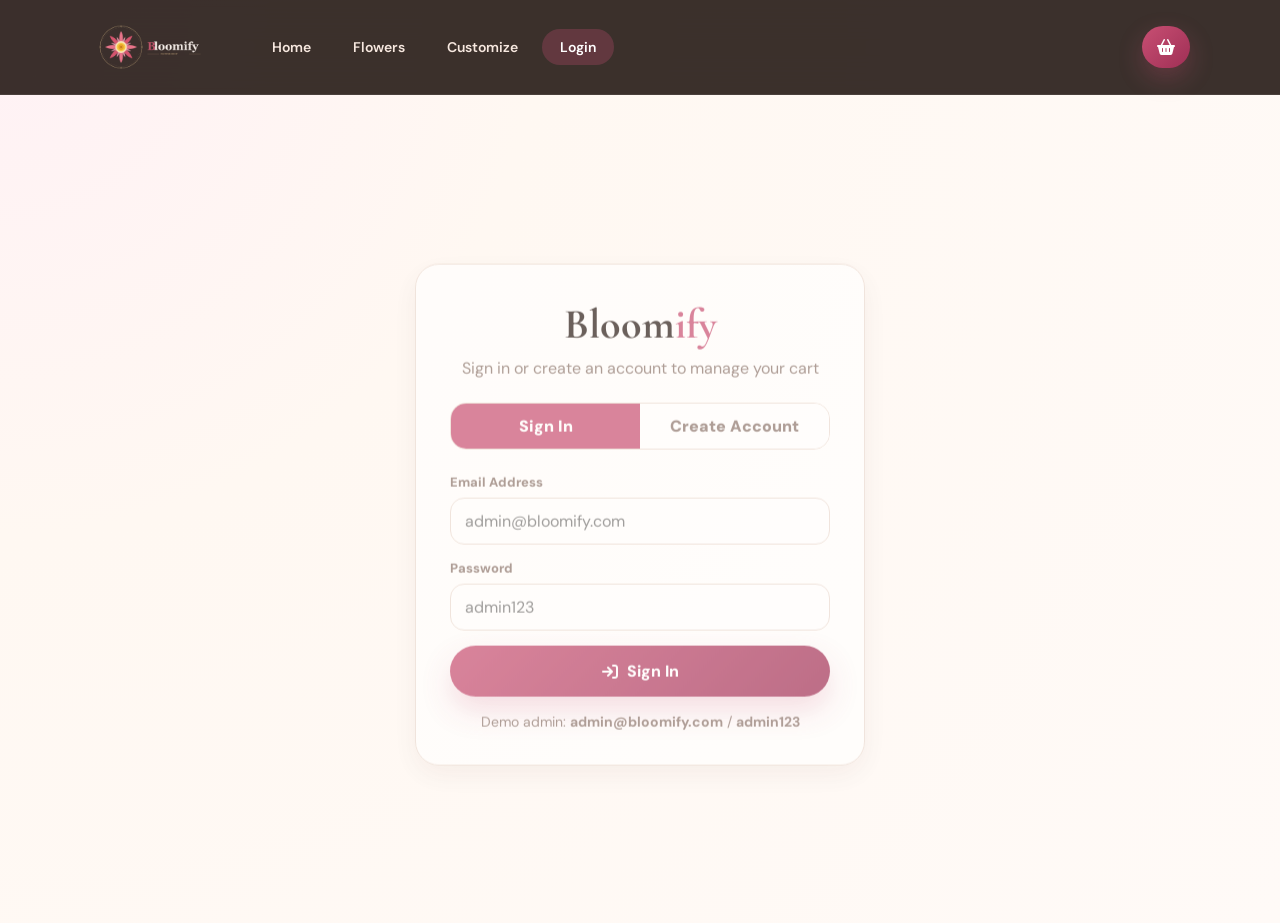
==== frontEnd/admin.html @ d148a3a2 "Make UI clean and Cart issue" ====
<!DOCTYPE html>
<html lang="en">
<head>
  <meta charset="UTF-8">
  <meta name="viewport" content="width=device-width, initial-scale=1.0">
  <title>Admin Dashboard — Bloomify</title>
  <link rel="stylesheet" href="https://cdnjs.cloudflare.com/ajax/libs/font-awesome/6.5.2/css/all.min.css">
  <link rel="stylesheet" href="css/admin-theme.css">
</head>
<body>
<header class="admin-navbar">
  <a href="index.html" class="brand-logo" aria-label="Bloomify home">
    <img src="images/bloomify_logo.png" alt="Bloomify logo">
  </a>

  <div class="admin-user">
    <span>
      <i class="fa-solid fa-user-shield"></i>
      <span id="admin-name-display">Admin</span>
    </span>

    <button onclick="handleLogout()">Logout</button>
  </div>
</header>

<section class="admin-hero">
  <h1>Dashboard</h1>
  <p>Manage flowers, stock, orders and customers from one clean panel.</p>
</section>

<section class="stats-grid">
  <div class="stat-card">
    <h2 id="stat-orders">0</h2>
    <p>Orders</p>
  </div>

  <div class="stat-card">
    <h2 id="stat-products">0</h2>
    <p>Flowers</p>
  </div>

  <div class="stat-card">
    <h2 id="stat-customers">0</h2>
    <p>Customers</p>
  </div>

  <div class="stat-card">
    <h2 id="stat-revenue">$0.00</h2>
    <p>Revenue</p>
  </div>
</section>

<div class="admin-tabs">
  <button class="tab-btn active" onclick="switchTab('orders', this)">
    <i class="fa-solid fa-box"></i> Orders
  </button>

  <button class="tab-btn" onclick="switchTab('products', this)">
    <i class="fa-solid fa-seedling"></i> Products
  </button>

  <button class="tab-btn" onclick="switchTab('customers', this)">
    <i class="fa-solid fa-users"></i> Customers
  </button>
</div>

<section id="tab-orders" class="tab-content active">
  <div class="admin-table-wrap">
    <table class="admin-table">
      <thead>
        <tr>
          <th>Order</th>
          <th>Customer</th>
          <th>Total</th>
          <th>Date</th>
          <th>Status</th>
          <th>Notes</th>
        </tr>
      </thead>

      <tbody id="orders-body">
        <tr>
          <td colspan="6" class="empty-row">Loading orders...</td>
        </tr>
      </tbody>
    </table>
  </div>
</section>

<section id="tab-products" class="tab-content">
  <div class="admin-card">
    <h3 id="product-form-title">Add Flower</h3>

    <form class="admin-form" id="product-form">
      <input id="p-name" placeholder="Flower name" required>
      <input id="p-emoji" placeholder="Emoji" value="🌸" required>
      <input id="p-price" type="number" step="0.01" min="0" placeholder="Price" required>
      <input id="p-tag" placeholder="Tag e.g. Popular">
      <input id="p-stock" type="number" min="0" value="20" placeholder="Stock" required>

      <textarea id="p-meaning" placeholder="Meaning / description" required></textarea>

      <div class="form-actions">
        <button class="btn-primary" type="submit" id="product-submit-btn">Save Product</button>
        <button class="btn-secondary" type="button" onclick="resetProductForm()">Clear</button>
      </div>
    </form>
  </div>

  <div class="admin-table-wrap">
    <table class="admin-table">
      <thead>
        <tr>
          <th>Flower</th>
          <th>Price</th>
          <th>Tag</th>
          <th>Meaning</th>
          <th>Stock</th>
          <th>Actions</th>
        </tr>
      </thead>

      <tbody id="products-body">
        <tr>
          <td colspan="6" class="empty-row">Loading flowers...</td>
        </tr>
      </tbody>
    </table>
  </div>
</section>

<section id="tab-customers" class="tab-content">
  <div class="admin-table-wrap">
    <table class="admin-table">
      <thead>
        <tr>
          <th>ID</th>
          <th>Name</th>
          <th>Email</th>
          <th>Role</th>
          <th>Joined</th>
        </tr>
      </thead>

      <tbody id="customers-body">
        <tr>
          <td colspan="5" class="empty-row">Loading customers...</td>
        </tr>
      </tbody>
    </table>
  </div>
</section>

<script src="js/config.js"></script>
<script src="js/app.js"></script>
<script src="js/admin.js"></script>
</body>
</html>
---- frontEnd/css/admin-theme.css ----
@import url('style.css');

body{
  background:linear-gradient(135deg,#fff8f2,#fff0f5);
}

.admin-navbar{
  display:flex;
  align-items:center;
  justify-content:space-between;
  padding:14px 7%;
  background:rgba(43,31,27,.94);
  border-bottom:1px solid rgba(255,255,255,.08);
  position:sticky;
  top:0;
  z-index:50;
}

.admin-user{
  display:flex;
  align-items:center;
  gap:14px;
  color:#fff;
  font-weight:800;
}

.admin-user button{
  border:none;
  border-radius:999px;
  background:#fff;
  color:var(--primary);
  padding:9px 16px;
  font-weight:900;
  cursor:pointer;
}

.admin-hero{
  padding:48px 7% 24px;
}

.admin-hero h1{
  font-family:'Cormorant Garamond',serif;
  font-size:58px;
}

.admin-hero p{
  color:var(--muted);
}

.stats-grid{
  display:grid;
  grid-template-columns:repeat(4,1fr);
  gap:16px;
  padding:0 7% 28px;
}

.stat-card{
  background:#fff;
  border:1px solid var(--border);
  border-radius:22px;
  padding:22px;
  box-shadow:var(--shadow-soft);
}

.stat-card h2{
  font-size:30px;
  color:var(--primary);
}

.stat-card p{
  color:var(--muted);
  font-weight:800;
}

.admin-tabs{
  display:flex;
  gap:10px;
  padding:0 7% 24px;
  flex-wrap:wrap;
}

.tab-btn{
  border:1px solid var(--border);
  background:#fff;
  border-radius:999px;
  padding:11px 18px;
  font-weight:900;
  cursor:pointer;
}

.tab-btn.active{
  background:var(--primary);
  color:#fff;
  border-color:var(--primary);
}

.tab-content{
  display:none;
  padding:0 7% 70px;
}

.tab-content.active{
  display:block;
}

.admin-card{
  background:#fff;
  border:1px solid var(--border);
  border-radius:24px;
  box-shadow:var(--shadow-soft);
  padding:22px;
  margin-bottom:20px;
}

.admin-card h3{
  font-family:'Cormorant Garamond',serif;
  font-size:32px;
  margin-bottom:16px;
}

.admin-form{
  display:grid;
  grid-template-columns:1fr 90px 110px 1fr 120px;
  gap:12px;
  align-items:start;
}

.admin-form textarea{
  grid-column:1 / span 3;
  min-height:70px;
  resize:vertical;
}

.form-actions{
  display:flex;
  gap:10px;
}

.admin-table-wrap{
  overflow:auto;
  background:#fff;
  border:1px solid var(--border);
  border-radius:24px;
  box-shadow:var(--shadow-soft);
}

.admin-table{
  width:100%;
  min-width:760px;
  border-collapse:collapse;
}

.admin-table th{
  text-align:left;
  color:var(--muted);
  font-size:12px;
  text-transform:uppercase;
  letter-spacing:.5px;
  padding:14px;
  border-bottom:1px solid var(--border);
}

.admin-table td{
  padding:14px;
  border-bottom:1px solid var(--border);
  vertical-align:middle;
}

.admin-table small{
  color:var(--muted);
}

.product-name span{
  font-size:28px;
}

.small-btn{
  border:none;
  border-radius:10px;
  background:#fff1f5;
  color:var(--primary);
  padding:8px 11px;
  font-weight:900;
  cursor:pointer;
  margin-right:6px;
}

.small-btn.danger{
  background:#ffe7e7;
  color:#a93131;
}

.empty-row{
  text-align:center;
  color:var(--muted);
  padding:35px!important;
}

.role-pill{
  display:inline-flex;
  border-radius:999px;
  background:#fff1f5;
  color:var(--primary);
  padding:5px 10px;
  font-size:12px;
  font-weight:900;
}

@media(max-width:1000px){
  .stats-grid{
    grid-template-columns:repeat(2,1fr);
  }

  .admin-form{
    grid-template-columns:1fr 1fr;
  }

  .admin-form textarea{
    grid-column:1 / -1;
  }

  .form-actions{
    grid-column:1 / -1;
  }
}

@media(max-width:560px){
  .stats-grid{
    grid-template-columns:1fr;
  }

  .admin-hero h1{
    font-size:42px;
  }

  .admin-navbar{
    padding:12px 5%;
  }

  .tab-content,
  .admin-tabs,
  .stats-grid,
  .admin-hero{
    padding-left:5%;
    padding-right:5%;
  }
}
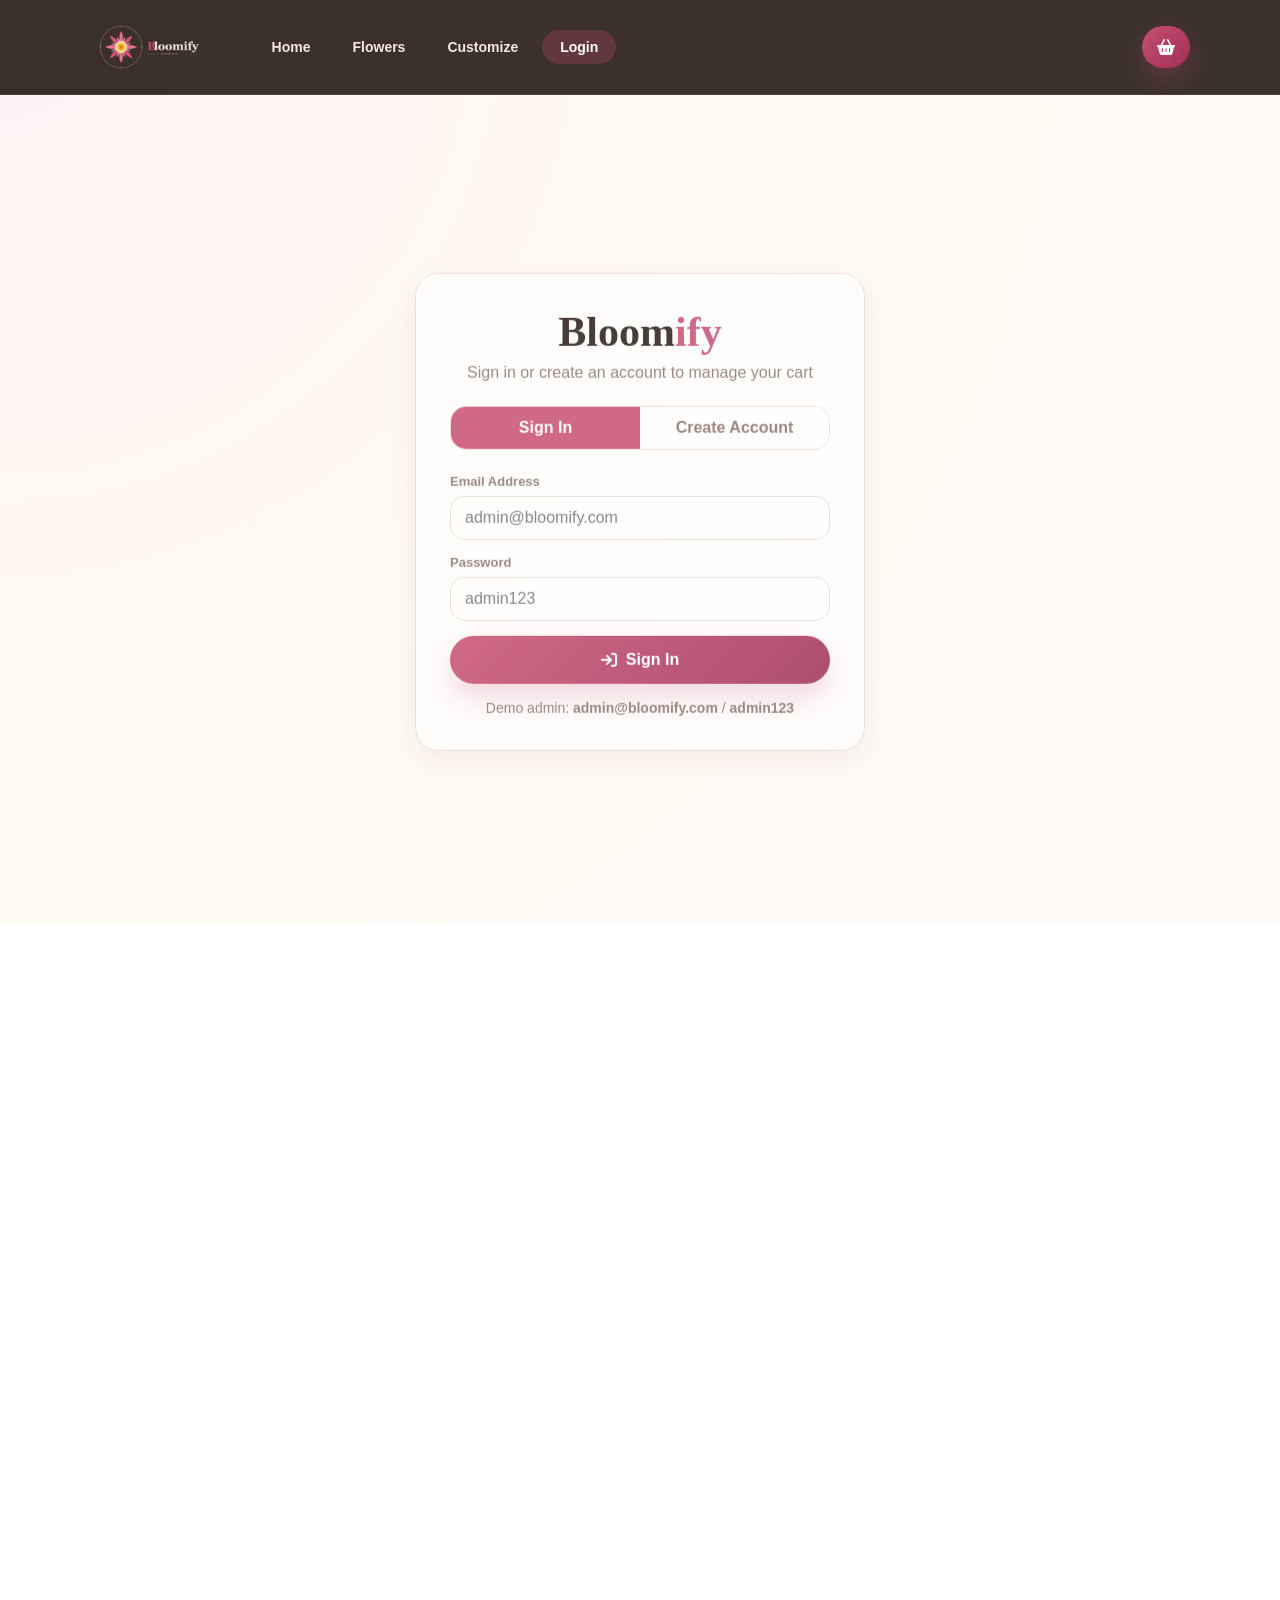
==== commit 8ca8ef8e: "Add flower image" ====
--- a/frontEnd/admin.html
+++ b/frontEnd/admin.html
@@ -93,8 +93,9 @@
 
     <form class="admin-form" id="product-form">
       <input id="p-name" placeholder="Flower name" required>
-      <input id="p-emoji" placeholder="Emoji" value="🌸" required>
-      <input id="p-price" type="number" step="0.01" min="0" placeholder="Price" required>
+<input id="p-emoji" placeholder="Emoji fallback" value="🌸" required>
+<input id="p-image" placeholder="Image path e.g. images/flowers/rose.jpg" required>
+<input id="p-price" type="number" step="0.01" min="0" placeholder="Price" required>
       <input id="p-tag" placeholder="Tag e.g. Popular">
       <input id="p-stock" type="number" min="0" value="20" placeholder="Stock" required>
 
--- a/frontEnd/css/admin-theme.css
+++ b/frontEnd/css/admin-theme.css
@@ -244,4 +244,23 @@
     padding-left:5%;
     padding-right:5%;
   }
+}
+.admin-product-box{
+  display:flex;
+  align-items:center;
+  gap:12px;
+}
+
+.admin-product-thumb{
+  width:58px;
+  height:58px;
+  border-radius:16px;
+  object-fit:cover;
+  border:1px solid var(--border);
+  background:#fff1f5;
+}
+
+.admin-product-box small{
+  color:var(--muted);
+  font-size:11px;
 }
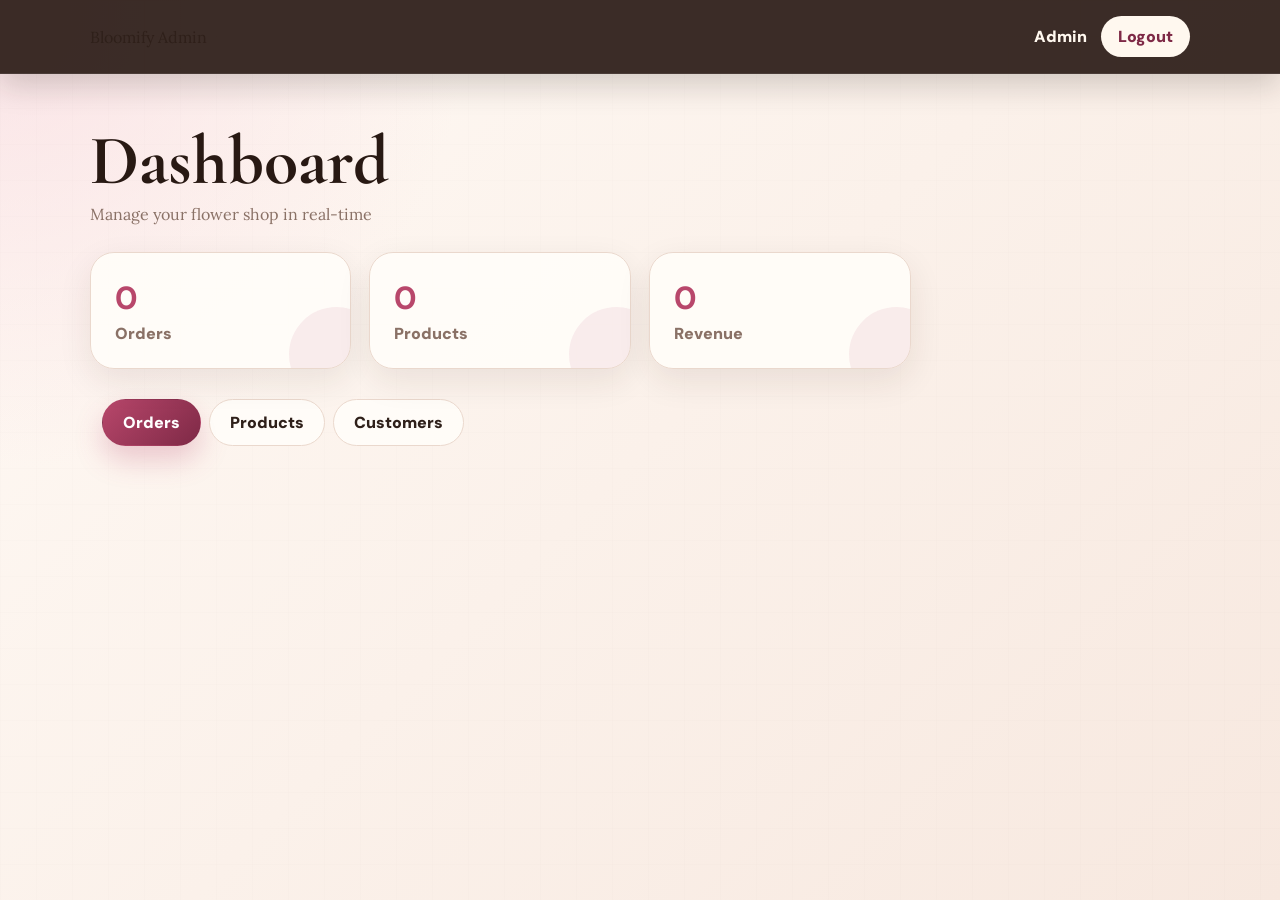
==== commit 83f03ce4: "Hide" ====
--- a/frontEnd/admin.html
+++ b/frontEnd/admin.html
@@ -1,33 +1,49 @@
 <!DOCTYPE html>
 <html lang="en">
 <head>
+  
   <meta charset="UTF-8">
   <meta name="viewport" content="width=device-width, initial-scale=1.0">
   <title>Admin Dashboard — Bloomify</title>
+
+  <link rel="stylesheet" href="css/admin-theme.css">
+  <link href="https://fonts.googleapis.com/css2?family=Cormorant+Garamond:wght@400;500;600;700&family=DM+Sans:wght@300;400;500;600&display=swap" rel="stylesheet">
   <link rel="stylesheet" href="https://cdnjs.cloudflare.com/ajax/libs/font-awesome/6.5.2/css/all.min.css">
-  <link rel="stylesheet" href="css/admin-theme.css">
+  
+
+  <style>
+    
+    .admin-tabs{display:flex;gap:8px;padding:0 8%;margin-bottom:32px;flex-wrap:wrap;}
+    .admin-tab-btn{padding:10px 22px;border:1px solid var(--border);border-radius:30px;background:var(--bg);cursor:pointer;}
+    .admin-tab-btn.active{background:var(--primary);color:#fff;}
+    .tab-content{display:none;padding:0 8% 60px;}
+    .tab-content.active{display:block;}
+
+    .product-form{background:var(--surface);padding:24px;border-radius:12px;margin-bottom:20px;}
+    .form-row{display:grid;grid-template-columns:1fr 1fr;gap:12px;}
+    .form-row.triple{grid-template-columns:1fr 1fr 1fr;}
+    input{padding:10px;border:1px solid var(--border);border-radius:8px;width:100%;}
+    button{cursor:pointer;}
+  </style>
 </head>
+
 <body>
+
 <header class="admin-navbar">
-  <a href="index.html" class="brand-logo" aria-label="Bloomify home">
-    <img src="images/bloomify_logo.png" alt="Bloomify logo">
-  </a>
+  <div class="logo">Bloom<span>ify</span> Admin</div>
 
   <div class="admin-user">
-    <span>
-      <i class="fa-solid fa-user-shield"></i>
-      <span id="admin-name-display">Admin</span>
-    </span>
-
+    <span id="admin-name-display">Admin</span>
     <button onclick="handleLogout()">Logout</button>
   </div>
 </header>
 
 <section class="admin-hero">
   <h1>Dashboard</h1>
-  <p>Manage flowers, stock, orders and customers from one clean panel.</p>
+  <p>Manage your flower shop in real-time</p>
 </section>
 
+<!-- STATS -->
 <section class="stats-grid">
   <div class="stat-card">
     <h2 id="stat-orders">0</h2>
@@ -36,124 +52,201 @@
 
   <div class="stat-card">
     <h2 id="stat-products">0</h2>
-    <p>Flowers</p>
+    <p>Products</p>
   </div>
 
   <div class="stat-card">
-    <h2 id="stat-customers">0</h2>
-    <p>Customers</p>
-  </div>
-
-  <div class="stat-card">
-    <h2 id="stat-revenue">$0.00</h2>
+    <h2 id="stat-revenue">0</h2>
     <p>Revenue</p>
   </div>
 </section>
 
+<!-- TABS -->
 <div class="admin-tabs">
-  <button class="tab-btn active" onclick="switchTab('orders', this)">
-    <i class="fa-solid fa-box"></i> Orders
-  </button>
-
-  <button class="tab-btn" onclick="switchTab('products', this)">
-    <i class="fa-solid fa-seedling"></i> Products
-  </button>
-
-  <button class="tab-btn" onclick="switchTab('customers', this)">
-    <i class="fa-solid fa-users"></i> Customers
-  </button>
-</div>
-
-<section id="tab-orders" class="tab-content active">
-  <div class="admin-table-wrap">
-    <table class="admin-table">
-      <thead>
-        <tr>
-          <th>Order</th>
-          <th>Customer</th>
-          <th>Total</th>
-          <th>Date</th>
-          <th>Status</th>
-          <th>Notes</th>
-        </tr>
-      </thead>
-
-      <tbody id="orders-body">
-        <tr>
-          <td colspan="6" class="empty-row">Loading orders...</td>
-        </tr>
-      </tbody>
-    </table>
-  </div>
-</section>
-
-<section id="tab-products" class="tab-content">
-  <div class="admin-card">
-    <h3 id="product-form-title">Add Flower</h3>
-
-    <form class="admin-form" id="product-form">
-      <input id="p-name" placeholder="Flower name" required>
-<input id="p-emoji" placeholder="Emoji fallback" value="🌸" required>
-<input id="p-image" placeholder="Image path e.g. images/flowers/rose.jpg" required>
-<input id="p-price" type="number" step="0.01" min="0" placeholder="Price" required>
-      <input id="p-tag" placeholder="Tag e.g. Popular">
-      <input id="p-stock" type="number" min="0" value="20" placeholder="Stock" required>
-
-      <textarea id="p-meaning" placeholder="Meaning / description" required></textarea>
-
-      <div class="form-actions">
-        <button class="btn-primary" type="submit" id="product-submit-btn">Save Product</button>
-        <button class="btn-secondary" type="button" onclick="resetProductForm()">Clear</button>
-      </div>
-    </form>
-  </div>
-
-  <div class="admin-table-wrap">
-    <table class="admin-table">
-      <thead>
-        <tr>
-          <th>Flower</th>
-          <th>Price</th>
-          <th>Tag</th>
-          <th>Meaning</th>
-          <th>Stock</th>
-          <th>Actions</th>
-        </tr>
-      </thead>
-
-      <tbody id="products-body">
-        <tr>
-          <td colspan="6" class="empty-row">Loading flowers...</td>
-        </tr>
-      </tbody>
-    </table>
-  </div>
-</section>
-
-<section id="tab-customers" class="tab-content">
-  <div class="admin-table-wrap">
-    <table class="admin-table">
-      <thead>
-        <tr>
-          <th>ID</th>
-          <th>Name</th>
-          <th>Email</th>
-          <th>Role</th>
-          <th>Joined</th>
-        </tr>
-      </thead>
-
-      <tbody id="customers-body">
-        <tr>
-          <td colspan="5" class="empty-row">Loading customers...</td>
-        </tr>
-      </tbody>
-    </table>
-  </div>
-</section>
-
-<script src="js/config.js"></script>
-<script src="js/app.js"></script>
-<script src="js/admin.js"></script>
+  <button class="tab-btn active" onclick="switchTab('orders',this)">Orders</button>
+  <button class="tab-btn" onclick="switchTab('products',this)">Products</button>
+  <button class="tab-btn" onclick="switchTab('customers',this)">Customers</button>
+</div>
+
+<!-- ORDERS -->
+<div id="tab-orders" class="tab-content active">
+  <table class="admin-table">
+    <tbody id="orders-body"></tbody>
+  </table>
+</div>
+
+<!-- PRODUCTS -->
+<div id="tab-products" class="tab-content">
+
+  <div class="form-box">
+    <h3>Add Flower</h3>
+
+    <input id="p-name" placeholder="Name">
+    <input id="p-emoji" placeholder="Emoji">
+    <input id="p-price" placeholder="Price">
+    <input id="p-tag" placeholder="Tag">
+    <input id="p-meaning" placeholder="Meaning">
+
+    <button onclick="addProduct()">Add Product</button>
+  </div>
+
+  <table class="admin-table">
+    <tbody id="products-body"></tbody>
+  </table>
+</div>
+
+<!-- CUSTOMERS -->
+<div id="tab-customers" class="tab-content">
+  <table class="admin-table">
+    <tbody id="customers-body"></tbody>
+  </table>
+</div>
+
+<script>
+const API = "http://localhost/bloomify_FINAL/bloomify_final/api";
+
+/* ================= AUTH ================= */
+async function checkAuth() {
+  const res = await fetch(`${API}/auth.php?action=check`, {
+    credentials: "include"
+  });
+
+  const data = await res.json();
+
+  if (!data.logged_in || data.user.role !== "admin") {
+    window.location.href = "login.html";
+  }
+}
+
+/* ================= STATS ================= */
+async function loadStats() {
+  const res = await fetch(`${API}/admin.php?action=stats`, {
+    credentials: "include"
+  });
+
+  const data = await res.json();
+
+  document.getElementById("stat-orders").innerText = data.stats.orders;
+  document.getElementById("stat-products").innerText = data.stats.products;
+  document.getElementById("stat-revenue").innerText = data.stats.revenue;
+}
+
+/* ================= ORDERS ================= */
+async function loadOrders() {
+  const res = await fetch(`${API}/admin.php?action=orders`, {
+    credentials: "include"
+  });
+
+  const data = await res.json();
+
+  document.getElementById("orders-body").innerHTML =
+    data.orders.map(o => `
+      <tr>
+        <td>#${o.id}</td>
+        <td>${o.name}</td>
+        <td>${o.total}</td>
+        <td>${o.status}</td>
+      </tr>
+    `).join("");
+}
+
+/* ================= PRODUCTS ================= */
+async function loadProducts() {
+  const res = await fetch(`${API}/admin.php?action=products`, {
+    credentials: "include"
+  });
+
+  const data = await res.json();
+
+  document.getElementById("products-body").innerHTML =
+    data.products.map(p => `
+      <tr>
+        <td>${p.emoji} ${p.name}</td>
+        <td>${p.price}</td>
+      </tr>
+    `).join("");
+}
+
+/* ================= USERS ================= */
+async function loadUsers() {
+  const res = await fetch(`${API}/admin.php?action=users`, {
+    credentials: "include"
+  });
+
+  const data = await res.json();
+
+  document.getElementById("customers-body").innerHTML =
+    data.users.map(u => `
+      <tr>
+        <td>${u.name}</td>
+        <td>${u.email}</td>
+        <td>${u.role}</td>
+      </tr>
+    `).join("");
+}
+
+/* ================= ADD PRODUCT ================= */
+async function addProduct() {
+
+  const res = await fetch(`${API}/admin.php?action=add-product`, {
+    method: "POST",
+    headers: {"Content-Type":"application/json"},
+    credentials: "include",
+    body: JSON.stringify({
+      name: document.getElementById("p-name").value,
+      emoji: document.getElementById("p-emoji").value,
+      price: document.getElementById("p-price").value,
+      tag: document.getElementById("p-tag").value,
+      meaning: document.getElementById("p-meaning").value
+    })
+  });
+
+  const data = await res.json();
+
+  if (data.success) {
+    loadProducts();
+    loadStats();
+    alert("Product added");
+  } else {
+    alert(data.message);
+  }
+}
+
+/* ================= TAB SWITCH ================= */
+function switchTab(tab, btn) {
+
+  document.querySelectorAll(".tab-content")
+    .forEach(t => t.classList.remove("active"));
+
+  document.querySelectorAll(".tab-btn")
+    .forEach(b => b.classList.remove("active"));
+
+  document.getElementById("tab-" + tab).classList.add("active");
+  btn.classList.add("active");
+}
+
+/* ================= LOGOUT ================= */
+function handleLogout() {
+  fetch(`${API}/auth.php?action=logout`, {
+    credentials: "include"
+  }).then(() => {
+    window.location.href = "login.html";
+  });
+}
+
+/* ================= INIT ================= */
+(async function () {
+  await checkAuth();
+  loadStats();
+  loadOrders();
+  loadProducts();
+  loadUsers();
+
+  setInterval(() => {
+    loadStats();
+  }, 5000);
+})();
+</script>
+
 </body>
 </html>
--- a/frontEnd/css/admin-theme.css
+++ b/frontEnd/css/admin-theme.css
@@ -1,102 +1,134 @@
 @import url('style.css');
 
 body{
-  background:linear-gradient(135deg,#fff8f2,#fff0f5);
+  background:
+    radial-gradient(circle at top left, rgba(248,218,224,.72), transparent 30%),
+    linear-gradient(135deg,#fffaf5,#f7e8df);
 }
 
 .admin-navbar{
-  display:flex;
-  align-items:center;
-  justify-content:space-between;
-  padding:14px 7%;
-  background:rgba(43,31,27,.94);
-  border-bottom:1px solid rgba(255,255,255,.08);
   position:sticky;
   top:0;
   z-index:50;
+  display:flex;
+  align-items:center;
+  justify-content:space-between;
+  padding:16px 7%;
+  background:rgba(52,36,31,.96);
+  border-bottom:1px solid rgba(255,255,255,.08);
+  box-shadow:0 12px 30px rgba(35,20,16,.18);
 }
 
 .admin-user{
   display:flex;
   align-items:center;
   gap:14px;
-  color:#fff;
-  font-weight:800;
+  color:#fff8ef;
+  font-family:'DM Sans',sans-serif;
+  font-weight:900;
 }
 
 .admin-user button{
   border:none;
   border-radius:999px;
-  background:#fff;
-  color:var(--primary);
-  padding:9px 16px;
+  background:#fff8ef;
+  color:var(--primary-dark);
+  padding:10px 17px;
   font-weight:900;
   cursor:pointer;
 }
 
 .admin-hero{
-  padding:48px 7% 24px;
+  padding:52px 7% 28px;
 }
 
 .admin-hero h1{
   font-family:'Cormorant Garamond',serif;
-  font-size:58px;
+  font-size:70px;
+  line-height:1;
+  color:#281913;
 }
 
 .admin-hero p{
+  margin-top:8px;
   color:var(--muted);
 }
 
 .stats-grid{
   display:grid;
   grid-template-columns:repeat(4,1fr);
-  gap:16px;
-  padding:0 7% 28px;
+  gap:18px;
+  padding:0 7% 30px;
 }
 
 .stat-card{
-  background:#fff;
-  border:1px solid var(--border);
-  border-radius:22px;
-  padding:22px;
+  background:rgba(255,253,249,.9);
+  border:1px solid var(--border);
+  border-radius:24px;
+  padding:24px;
   box-shadow:var(--shadow-soft);
+  position:relative;
+  overflow:hidden;
+}
+
+.stat-card::after{
+  content:"";
+  position:absolute;
+  right:-34px;
+  bottom:-34px;
+  width:95px;
+  height:95px;
+  border-radius:50%;
+  background:rgba(184,71,107,.09);
 }
 
 .stat-card h2{
-  font-size:30px;
+  font-family:'DM Sans',sans-serif;
+  font-size:32px;
   color:var(--primary);
 }
 
 .stat-card p{
-  color:var(--muted);
-  font-weight:800;
+  margin-top:4px;
+  color:var(--muted);
+  font-family:'DM Sans',sans-serif;
+  font-weight:900;
 }
 
 .admin-tabs{
   display:flex;
-  gap:10px;
-  padding:0 7% 24px;
+  gap:11px;
   flex-wrap:wrap;
+  padding:0 7% 26px;
 }
 
 .tab-btn{
   border:1px solid var(--border);
-  background:#fff;
+  background:rgba(255,253,249,.9);
+  color:var(--text);
   border-radius:999px;
-  padding:11px 18px;
+  padding:12px 20px;
+  font-family:'DM Sans',sans-serif;
   font-weight:900;
   cursor:pointer;
+  transition:.2s ease;
+}
+
+.tab-btn:hover{
+  transform:translateY(-2px);
+  border-color:var(--primary);
 }
 
 .tab-btn.active{
-  background:var(--primary);
+  background:linear-gradient(135deg,var(--primary),var(--primary-dark));
   color:#fff;
-  border-color:var(--primary);
+  border-color:transparent;
+  box-shadow:0 14px 28px rgba(184,71,107,.26);
 }
 
 .tab-content{
   display:none;
-  padding:0 7% 70px;
+  padding:0 7% 78px;
 }
 
 .tab-content.active{
@@ -104,30 +136,43 @@
 }
 
 .admin-card{
-  background:#fff;
-  border:1px solid var(--border);
-  border-radius:24px;
+  background:rgba(255,253,249,.9);
+  border:1px solid var(--border);
+  border-radius:28px;
   box-shadow:var(--shadow-soft);
-  padding:22px;
-  margin-bottom:20px;
+  padding:24px;
+  margin-bottom:22px;
 }
 
 .admin-card h3{
   font-family:'Cormorant Garamond',serif;
-  font-size:32px;
-  margin-bottom:16px;
+  font-size:38px;
+  line-height:1;
+  margin-bottom:18px;
 }
 
 .admin-form{
   display:grid;
-  grid-template-columns:1fr 90px 110px 1fr 120px;
-  gap:12px;
+  grid-template-columns:1fr 90px 1.3fr 120px 1fr 120px;
+  gap:13px;
   align-items:start;
 }
 
+.admin-form input,
+.admin-form textarea,
+.admin-form select,
+.admin-table select{
+  width:100%;
+  border:1px solid var(--border);
+  background:#fffdf9;
+  border-radius:15px;
+  padding:12px 14px;
+  color:var(--text);
+}
+
 .admin-form textarea{
-  grid-column:1 / span 3;
-  min-height:70px;
+  grid-column:1 / span 4;
+  min-height:76px;
   resize:vertical;
 }
 
@@ -138,30 +183,31 @@
 
 .admin-table-wrap{
   overflow:auto;
-  background:#fff;
-  border:1px solid var(--border);
-  border-radius:24px;
+  background:rgba(255,253,249,.9);
+  border:1px solid var(--border);
+  border-radius:28px;
   box-shadow:var(--shadow-soft);
 }
 
 .admin-table{
   width:100%;
-  min-width:760px;
+  min-width:840px;
   border-collapse:collapse;
 }
 
 .admin-table th{
   text-align:left;
-  color:var(--muted);
+  padding:15px;
+  border-bottom:1px solid var(--border);
+  color:var(--muted);
+  font-family:'DM Sans',sans-serif;
   font-size:12px;
   text-transform:uppercase;
-  letter-spacing:.5px;
-  padding:14px;
-  border-bottom:1px solid var(--border);
+  letter-spacing:1px;
 }
 
 .admin-table td{
-  padding:14px;
+  padding:15px;
   border-bottom:1px solid var(--border);
   vertical-align:middle;
 }
@@ -170,43 +216,65 @@
   color:var(--muted);
 }
 
+.admin-product-box{
+  display:flex;
+  align-items:center;
+  gap:13px;
+}
+
+.admin-product-thumb{
+  width:60px;
+  height:60px;
+  border-radius:18px;
+  object-fit:cover;
+  border:1px solid var(--border);
+  background:#fff1f5;
+}
+
+.admin-product-box small{
+  color:var(--muted);
+  font-size:11px;
+}
+
 .product-name span{
   font-size:28px;
 }
 
 .small-btn{
   border:none;
-  border-radius:10px;
-  background:#fff1f5;
-  color:var(--primary);
-  padding:8px 11px;
+  border-radius:12px;
+  background:var(--rose-soft);
+  color:var(--primary-dark);
+  padding:8px 12px;
+  font-family:'DM Sans',sans-serif;
   font-weight:900;
   cursor:pointer;
   margin-right:6px;
 }
 
 .small-btn.danger{
-  background:#ffe7e7;
-  color:#a93131;
+  background:#f9d6d6;
+  color:#9b2f2f;
 }
 
 .empty-row{
   text-align:center;
   color:var(--muted);
-  padding:35px!important;
+  padding:38px!important;
 }
 
 .role-pill{
   display:inline-flex;
   border-radius:999px;
-  background:#fff1f5;
-  color:var(--primary);
-  padding:5px 10px;
+  background:var(--rose-soft);
+  color:var(--primary-dark);
+  padding:6px 11px;
+  font-family:'DM Sans',sans-serif;
   font-size:12px;
   font-weight:900;
 }
 
-@media(max-width:1000px){
+@media(max-width:1180px){
   .stats-grid{
     grid-template-columns:repeat(2,1fr);
   }
@@ -215,52 +283,30 @@
     grid-template-columns:1fr 1fr;
   }
 
-  .admin-form textarea{
-    grid-column:1 / -1;
-  }
-
+  .admin-form textarea,
   .form-actions{
     grid-column:1 / -1;
   }
 }
 
-@media(max-width:560px){
+@media(max-width:620px){
+  .admin-navbar{
+    padding:12px 5%;
+  }
+
+  .admin-hero,
+  .stats-grid,
+  .admin-tabs,
+  .tab-content{
+    padding-left:5%;
+    padding-right:5%;
+  }
+
   .stats-grid{
     grid-template-columns:1fr;
   }
 
   .admin-hero h1{
-    font-size:42px;
-  }
-
-  .admin-navbar{
-    padding:12px 5%;
-  }
-
-  .tab-content,
-  .admin-tabs,
-  .stats-grid,
-  .admin-hero{
-    padding-left:5%;
-    padding-right:5%;
-  }
-}
-.admin-product-box{
-  display:flex;
-  align-items:center;
-  gap:12px;
-}
-
-.admin-product-thumb{
-  width:58px;
-  height:58px;
-  border-radius:16px;
-  object-fit:cover;
-  border:1px solid var(--border);
-  background:#fff1f5;
-}
-
-.admin-product-box small{
-  color:var(--muted);
-  font-size:11px;
+    font-size:46px;
+  }
 }
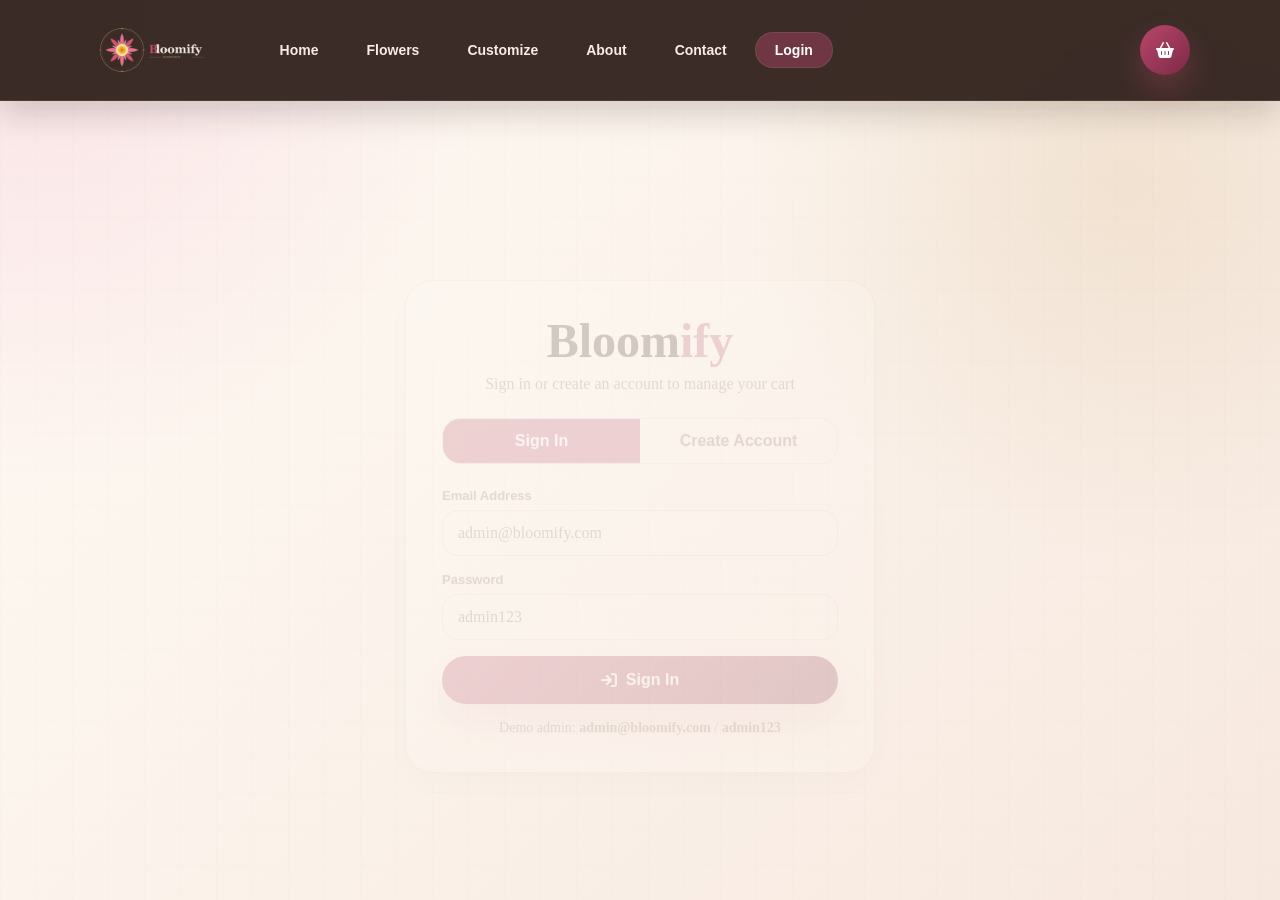
==== commit f96b0f81: "About and contact us pages, message cards" ====
--- a/frontEnd/admin.html
+++ b/frontEnd/admin.html
@@ -1,49 +1,33 @@
 <!DOCTYPE html>
 <html lang="en">
 <head>
-  
   <meta charset="UTF-8">
   <meta name="viewport" content="width=device-width, initial-scale=1.0">
   <title>Admin Dashboard — Bloomify</title>
-
+  <link rel="stylesheet" href="https://cdnjs.cloudflare.com/ajax/libs/font-awesome/6.5.2/css/all.min.css">
   <link rel="stylesheet" href="css/admin-theme.css">
-  <link href="https://fonts.googleapis.com/css2?family=Cormorant+Garamond:wght@400;500;600;700&family=DM+Sans:wght@300;400;500;600&display=swap" rel="stylesheet">
-  <link rel="stylesheet" href="https://cdnjs.cloudflare.com/ajax/libs/font-awesome/6.5.2/css/all.min.css">
-  
-
-  <style>
-    
-    .admin-tabs{display:flex;gap:8px;padding:0 8%;margin-bottom:32px;flex-wrap:wrap;}
-    .admin-tab-btn{padding:10px 22px;border:1px solid var(--border);border-radius:30px;background:var(--bg);cursor:pointer;}
-    .admin-tab-btn.active{background:var(--primary);color:#fff;}
-    .tab-content{display:none;padding:0 8% 60px;}
-    .tab-content.active{display:block;}
-
-    .product-form{background:var(--surface);padding:24px;border-radius:12px;margin-bottom:20px;}
-    .form-row{display:grid;grid-template-columns:1fr 1fr;gap:12px;}
-    .form-row.triple{grid-template-columns:1fr 1fr 1fr;}
-    input{padding:10px;border:1px solid var(--border);border-radius:8px;width:100%;}
-    button{cursor:pointer;}
-  </style>
 </head>
-
 <body>
-
 <header class="admin-navbar">
-  <div class="logo">Bloom<span>ify</span> Admin</div>
+  <a href="index.html" class="brand-logo" aria-label="Bloomify home">
+    <img src="images/bloomify_logo.png" alt="Bloomify logo">
+  </a>
 
   <div class="admin-user">
-    <span id="admin-name-display">Admin</span>
+    <span>
+      <i class="fa-solid fa-user-shield"></i>
+      <span id="admin-name-display">Admin</span>
+    </span>
+
     <button onclick="handleLogout()">Logout</button>
   </div>
 </header>
 
 <section class="admin-hero">
   <h1>Dashboard</h1>
-  <p>Manage your flower shop in real-time</p>
+  <p>Manage flowers, stock, orders and customers from one clean panel.</p>
 </section>
 
-<!-- STATS -->
 <section class="stats-grid">
   <div class="stat-card">
     <h2 id="stat-orders">0</h2>
@@ -52,201 +36,151 @@
 
   <div class="stat-card">
     <h2 id="stat-products">0</h2>
-    <p>Products</p>
+    <p>Flowers</p>
   </div>
 
   <div class="stat-card">
-    <h2 id="stat-revenue">0</h2>
+    <h2 id="stat-customers">0</h2>
+    <p>Customers</p>
+  </div>
+
+  <div class="stat-card">
+    <h2 id="stat-revenue">$0.00</h2>
     <p>Revenue</p>
+  </div>
+
+  <div class="stat-card">
+    <h2 id="stat-messages">0</h2>
+    <p>Messages</p>
   </div>
 </section>
 
-<!-- TABS -->
 <div class="admin-tabs">
-  <button class="tab-btn active" onclick="switchTab('orders',this)">Orders</button>
-  <button class="tab-btn" onclick="switchTab('products',this)">Products</button>
-  <button class="tab-btn" onclick="switchTab('customers',this)">Customers</button>
+  <button class="tab-btn active" onclick="switchTab('orders', this)">
+    <i class="fa-solid fa-box"></i> Orders
+  </button>
+
+  <button class="tab-btn" onclick="switchTab('products', this)">
+    <i class="fa-solid fa-seedling"></i> Products
+  </button>
+
+  <button class="tab-btn" onclick="switchTab('messages', this)">
+    <i class="fa-solid fa-envelope-open-text"></i> Messages
+    <span class="tab-count" id="messages-tab-count">0</span>
+  </button>
+
+  <button class="tab-btn" onclick="switchTab('customers', this)">
+    <i class="fa-solid fa-users"></i> Customers
+  </button>
 </div>
 
-<!-- ORDERS -->
-<div id="tab-orders" class="tab-content active">
-  <table class="admin-table">
-    <tbody id="orders-body"></tbody>
-  </table>
-</div>
+<section id="tab-orders" class="tab-content active">
+  <div class="admin-table-wrap">
+    <table class="admin-table">
+      <thead>
+        <tr>
+          <th>Order</th>
+          <th>Customer</th>
+          <th>Total</th>
+          <th>Date</th>
+          <th>Status</th>
+          <th>Notes</th>
+        </tr>
+      </thead>
 
-<!-- PRODUCTS -->
-<div id="tab-products" class="tab-content">
+      <tbody id="orders-body">
+        <tr>
+          <td colspan="6" class="empty-row">Loading orders...</td>
+        </tr>
+      </tbody>
+    </table>
+  </div>
+</section>
 
-  <div class="form-box">
-    <h3>Add Flower</h3>
+<section id="tab-products" class="tab-content">
+  <div class="admin-card">
+    <h3 id="product-form-title">Add Flower</h3>
 
-    <input id="p-name" placeholder="Name">
-    <input id="p-emoji" placeholder="Emoji">
-    <input id="p-price" placeholder="Price">
-    <input id="p-tag" placeholder="Tag">
-    <input id="p-meaning" placeholder="Meaning">
+    <form class="admin-form" id="product-form">
+      <input id="p-name" placeholder="Flower name" required>
+<input id="p-emoji" placeholder="Emoji fallback" value="🌸" required>
+<input id="p-image" placeholder="Image path e.g. images/flowers/rose.jpg" required>
+<input id="p-price" type="number" step="0.01" min="0" placeholder="Price" required>
+      <input id="p-tag" placeholder="Tag e.g. Popular">
+      <input id="p-stock" type="number" min="0" value="20" placeholder="Stock" required>
 
-    <button onclick="addProduct()">Add Product</button>
+      <textarea id="p-meaning" placeholder="Meaning / description" required></textarea>
+
+      <div class="form-actions">
+        <button class="btn-primary" type="submit" id="product-submit-btn">Save Product</button>
+        <button class="btn-secondary" type="button" onclick="resetProductForm()">Clear</button>
+      </div>
+    </form>
   </div>
 
-  <table class="admin-table">
-    <tbody id="products-body"></tbody>
-  </table>
-</div>
+  <div class="admin-table-wrap">
+    <table class="admin-table">
+      <thead>
+        <tr>
+          <th>Flower</th>
+          <th>Price</th>
+          <th>Tag</th>
+          <th>Meaning</th>
+          <th>Stock</th>
+          <th>Actions</th>
+        </tr>
+      </thead>
 
-<!-- CUSTOMERS -->
-<div id="tab-customers" class="tab-content">
-  <table class="admin-table">
-    <tbody id="customers-body"></tbody>
-  </table>
-</div>
+      <tbody id="products-body">
+        <tr>
+          <td colspan="6" class="empty-row">Loading flowers...</td>
+        </tr>
+      </tbody>
+    </table>
+  </div>
+</section>
 
-<script>
-const API = "http://localhost/bloomify_FINAL/bloomify_final/api";
+<section id="tab-messages" class="tab-content">
+  <div class="admin-card messages-header-card">
+    <div>
+      <h3>Customer Messages</h3>
+      <p>Preview contact form submissions and update their status.</p>
+    </div>
 
-/* ================= AUTH ================= */
-async function checkAuth() {
-  const res = await fetch(`${API}/auth.php?action=check`, {
-    credentials: "include"
-  });
+    <button class="btn-secondary" type="button" onclick="loadMessages(false)">
+      <i class="fa-solid fa-rotate"></i> Refresh
+    </button>
+  </div>
 
-  const data = await res.json();
+  <div class="messages-grid" id="messages-grid">
+    <div class="empty-row">Loading messages...</div>
+  </div>
+</section>
 
-  if (!data.logged_in || data.user.role !== "admin") {
-    window.location.href = "login.html";
-  }
-}
+<section id="tab-customers" class="tab-content">
+  <div class="admin-table-wrap">
+    <table class="admin-table">
+      <thead>
+        <tr>
+          <th>ID</th>
+          <th>Name</th>
+          <th>Email</th>
+          <th>Role</th>
+          <th>Joined</th>
+        </tr>
+      </thead>
 
-/* ================= STATS ================= */
-async function loadStats() {
-  const res = await fetch(`${API}/admin.php?action=stats`, {
-    credentials: "include"
-  });
+      <tbody id="customers-body">
+        <tr>
+          <td colspan="5" class="empty-row">Loading customers...</td>
+        </tr>
+      </tbody>
+    </table>
+  </div>
+</section>
 
-  const data = await res.json();
-
-  document.getElementById("stat-orders").innerText = data.stats.orders;
-  document.getElementById("stat-products").innerText = data.stats.products;
-  document.getElementById("stat-revenue").innerText = data.stats.revenue;
-}
-
-/* ================= ORDERS ================= */
-async function loadOrders() {
-  const res = await fetch(`${API}/admin.php?action=orders`, {
-    credentials: "include"
-  });
-
-  const data = await res.json();
-
-  document.getElementById("orders-body").innerHTML =
-    data.orders.map(o => `
-      <tr>
-        <td>#${o.id}</td>
-        <td>${o.name}</td>
-        <td>${o.total}</td>
-        <td>${o.status}</td>
-      </tr>
-    `).join("");
-}
-
-/* ================= PRODUCTS ================= */
-async function loadProducts() {
-  const res = await fetch(`${API}/admin.php?action=products`, {
-    credentials: "include"
-  });
-
-  const data = await res.json();
-
-  document.getElementById("products-body").innerHTML =
-    data.products.map(p => `
-      <tr>
-        <td>${p.emoji} ${p.name}</td>
-        <td>${p.price}</td>
-      </tr>
-    `).join("");
-}
-
-/* ================= USERS ================= */
-async function loadUsers() {
-  const res = await fetch(`${API}/admin.php?action=users`, {
-    credentials: "include"
-  });
-
-  const data = await res.json();
-
-  document.getElementById("customers-body").innerHTML =
-    data.users.map(u => `
-      <tr>
-        <td>${u.name}</td>
-        <td>${u.email}</td>
-        <td>${u.role}</td>
-      </tr>
-    `).join("");
-}
-
-/* ================= ADD PRODUCT ================= */
-async function addProduct() {
-
-  const res = await fetch(`${API}/admin.php?action=add-product`, {
-    method: "POST",
-    headers: {"Content-Type":"application/json"},
-    credentials: "include",
-    body: JSON.stringify({
-      name: document.getElementById("p-name").value,
-      emoji: document.getElementById("p-emoji").value,
-      price: document.getElementById("p-price").value,
-      tag: document.getElementById("p-tag").value,
-      meaning: document.getElementById("p-meaning").value
-    })
-  });
-
-  const data = await res.json();
-
-  if (data.success) {
-    loadProducts();
-    loadStats();
-    alert("Product added");
-  } else {
-    alert(data.message);
-  }
-}
-
-/* ================= TAB SWITCH ================= */
-function switchTab(tab, btn) {
-
-  document.querySelectorAll(".tab-content")
-    .forEach(t => t.classList.remove("active"));
-
-  document.querySelectorAll(".tab-btn")
-    .forEach(b => b.classList.remove("active"));
-
-  document.getElementById("tab-" + tab).classList.add("active");
-  btn.classList.add("active");
-}
-
-/* ================= LOGOUT ================= */
-function handleLogout() {
-  fetch(`${API}/auth.php?action=logout`, {
-    credentials: "include"
-  }).then(() => {
-    window.location.href = "login.html";
-  });
-}
-
-/* ================= INIT ================= */
-(async function () {
-  await checkAuth();
-  loadStats();
-  loadOrders();
-  loadProducts();
-  loadUsers();
-
-  setInterval(() => {
-    loadStats();
-  }, 5000);
-})();
-</script>
-
+<script src="js/config.js"></script>
+<script src="js/app.js"></script>
+<script src="js/admin.js"></script>
 </body>
-</html>+</html>
--- a/frontEnd/css/admin-theme.css
+++ b/frontEnd/css/admin-theme.css
@@ -56,7 +56,7 @@
 
 .stats-grid{
   display:grid;
-  grid-template-columns:repeat(4,1fr);
+  grid-template-columns:repeat(5,1fr);
   gap:18px;
   padding:0 7% 30px;
 }
@@ -126,6 +126,25 @@
   box-shadow:0 14px 28px rgba(184,71,107,.26);
 }
 
+.tab-count{
+  display:inline-flex;
+  align-items:center;
+  justify-content:center;
+  min-width:22px;
+  height:22px;
+  margin-left:6px;
+  padding:0 7px;
+  border-radius:999px;
+  background:#fff1f5;
+  color:var(--primary);
+  font-size:12px;
+}
+
+.tab-btn.active .tab-count{
+  background:#fff;
+  color:var(--primary);
+}
+
 .tab-content{
   display:none;
   padding:0 7% 78px;
@@ -250,6 +269,15 @@
   font-weight:900;
   cursor:pointer;
   margin-right:6px;
+  text-decoration:none;
+  display:inline-flex;
+  align-items:center;
+  justify-content:center;
+}
+
+.small-btn:disabled{
+  opacity:.45;
+  cursor:not-allowed;
 }
 
 .small-btn.danger{
@@ -274,6 +302,94 @@
   font-weight:900;
 }
 
+.messages-header-card{
+  display:flex;
+  align-items:center;
+  justify-content:space-between;
+  gap:16px;
+}
+
+.messages-header-card p{
+  color:var(--muted);
+}
+
+.messages-grid{
+  display:grid;
+  grid-template-columns:repeat(auto-fit,minmax(280px,1fr));
+  gap:16px;
+}
+
+.message-card{
+  background:#fff;
+  border:1px solid var(--border);
+  border-left:5px solid var(--primary);
+  border-radius:22px;
+  box-shadow:var(--shadow-soft);
+  padding:18px;
+}
+
+.message-card.read{
+  border-left-color:var(--green);
+}
+
+.message-card.archived{
+  opacity:.72;
+  border-left-color:var(--muted);
+}
+
+.message-card-top{
+  display:flex;
+  justify-content:space-between;
+  gap:12px;
+  margin-bottom:12px;
+}
+
+.message-card-top h3{
+  font-size:20px;
+  margin-top:8px;
+}
+
+.message-status{
+  display:inline-flex;
+  border-radius:999px;
+  background:#fff1f5;
+  color:var(--primary);
+  padding:5px 10px;
+  font-size:12px;
+  font-weight:900;
+}
+
+.message-status.read{
+  background:#e9f7e7;
+  color:#2c6d31;
+}
+
+.message-status.archived{
+  background:#f0ebe8;
+  color:var(--muted);
+}
+
+.message-meta{
+  display:grid;
+  gap:7px;
+  color:var(--muted);
+  font-size:13px;
+  margin-bottom:12px;
+}
+
+.message-preview{
+  color:var(--text);
+  line-height:1.7;
+  white-space:pre-wrap;
+  margin-bottom:16px;
+}
+
+.message-actions{
+  display:flex;
+  flex-wrap:wrap;
+  gap:8px;
+}
+
 @media(max-width:1180px){
   .stats-grid{
     grid-template-columns:repeat(2,1fr);
@@ -309,4 +425,4 @@
   .admin-hero h1{
     font-size:46px;
   }
-}+}
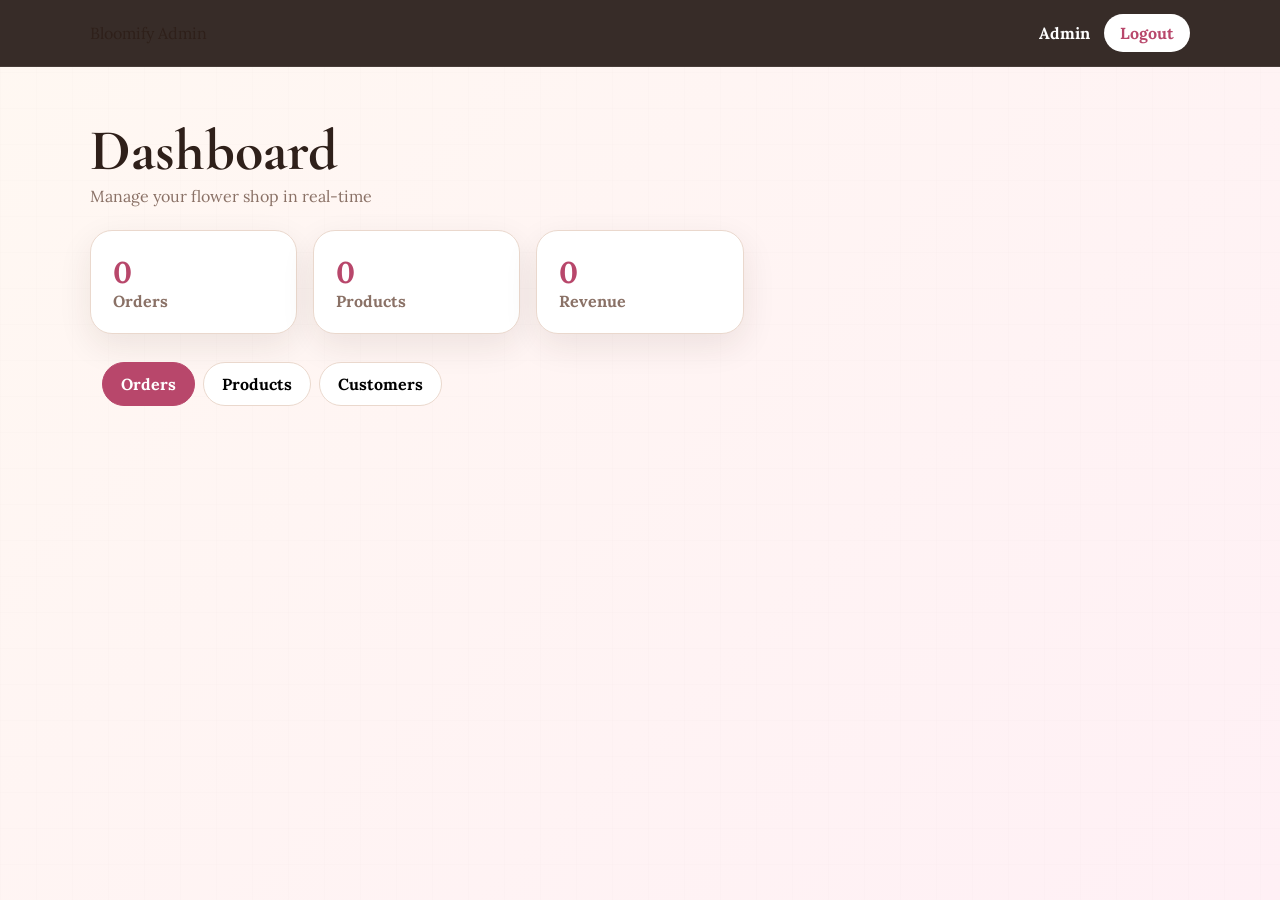
==== commit fb2c615d: "Merge pull request #5 from sachingunawardhana10/sachin3 Payment records" ====
--- a/frontEnd/admin.html
+++ b/frontEnd/admin.html
@@ -1,33 +1,49 @@
 <!DOCTYPE html>
 <html lang="en">
 <head>
+  
   <meta charset="UTF-8">
   <meta name="viewport" content="width=device-width, initial-scale=1.0">
   <title>Admin Dashboard — Bloomify</title>
+
+  <link rel="stylesheet" href="css/admin-theme.css">
+  <link href="https://fonts.googleapis.com/css2?family=Cormorant+Garamond:wght@400;500;600;700&family=DM+Sans:wght@300;400;500;600&display=swap" rel="stylesheet">
   <link rel="stylesheet" href="https://cdnjs.cloudflare.com/ajax/libs/font-awesome/6.5.2/css/all.min.css">
-  <link rel="stylesheet" href="css/admin-theme.css">
+  
+
+  <style>
+    
+    .admin-tabs{display:flex;gap:8px;padding:0 8%;margin-bottom:32px;flex-wrap:wrap;}
+    .admin-tab-btn{padding:10px 22px;border:1px solid var(--border);border-radius:30px;background:var(--bg);cursor:pointer;}
+    .admin-tab-btn.active{background:var(--primary);color:#fff;}
+    .tab-content{display:none;padding:0 8% 60px;}
+    .tab-content.active{display:block;}
+
+    .product-form{background:var(--surface);padding:24px;border-radius:12px;margin-bottom:20px;}
+    .form-row{display:grid;grid-template-columns:1fr 1fr;gap:12px;}
+    .form-row.triple{grid-template-columns:1fr 1fr 1fr;}
+    input{padding:10px;border:1px solid var(--border);border-radius:8px;width:100%;}
+    button{cursor:pointer;}
+  </style>
 </head>
+
 <body>
+
 <header class="admin-navbar">
-  <a href="index.html" class="brand-logo" aria-label="Bloomify home">
-    <img src="images/bloomify_logo.png" alt="Bloomify logo">
-  </a>
+  <div class="logo">Bloom<span>ify</span> Admin</div>
 
   <div class="admin-user">
-    <span>
-      <i class="fa-solid fa-user-shield"></i>
-      <span id="admin-name-display">Admin</span>
-    </span>
-
+    <span id="admin-name-display">Admin</span>
     <button onclick="handleLogout()">Logout</button>
   </div>
 </header>
 
 <section class="admin-hero">
   <h1>Dashboard</h1>
-  <p>Manage flowers, stock, orders and customers from one clean panel.</p>
+  <p>Manage your flower shop in real-time</p>
 </section>
 
+<!-- STATS -->
 <section class="stats-grid">
   <div class="stat-card">
     <h2 id="stat-orders">0</h2>
@@ -36,151 +52,225 @@
 
   <div class="stat-card">
     <h2 id="stat-products">0</h2>
-    <p>Flowers</p>
+    <p>Products</p>
   </div>
 
   <div class="stat-card">
-    <h2 id="stat-customers">0</h2>
-    <p>Customers</p>
-  </div>
-
-  <div class="stat-card">
-    <h2 id="stat-revenue">$0.00</h2>
+    <h2 id="stat-revenue">0</h2>
     <p>Revenue</p>
   </div>
-
-  <div class="stat-card">
-    <h2 id="stat-messages">0</h2>
-    <p>Messages</p>
-  </div>
 </section>
 
+<!-- TABS -->
 <div class="admin-tabs">
-  <button class="tab-btn active" onclick="switchTab('orders', this)">
-    <i class="fa-solid fa-box"></i> Orders
-  </button>
-
-  <button class="tab-btn" onclick="switchTab('products', this)">
-    <i class="fa-solid fa-seedling"></i> Products
-  </button>
-
-  <button class="tab-btn" onclick="switchTab('messages', this)">
-    <i class="fa-solid fa-envelope-open-text"></i> Messages
-    <span class="tab-count" id="messages-tab-count">0</span>
-  </button>
-
-  <button class="tab-btn" onclick="switchTab('customers', this)">
-    <i class="fa-solid fa-users"></i> Customers
-  </button>
-</div>
-
-<section id="tab-orders" class="tab-content active">
-  <div class="admin-table-wrap">
-    <table class="admin-table">
-      <thead>
-        <tr>
-          <th>Order</th>
-          <th>Customer</th>
-          <th>Total</th>
-          <th>Date</th>
-          <th>Status</th>
-          <th>Notes</th>
-        </tr>
-      </thead>
-
-      <tbody id="orders-body">
-        <tr>
-          <td colspan="6" class="empty-row">Loading orders...</td>
-        </tr>
-      </tbody>
-    </table>
-  </div>
-</section>
-
-<section id="tab-products" class="tab-content">
-  <div class="admin-card">
-    <h3 id="product-form-title">Add Flower</h3>
-
-    <form class="admin-form" id="product-form">
-      <input id="p-name" placeholder="Flower name" required>
-<input id="p-emoji" placeholder="Emoji fallback" value="🌸" required>
-<input id="p-image" placeholder="Image path e.g. images/flowers/rose.jpg" required>
-<input id="p-price" type="number" step="0.01" min="0" placeholder="Price" required>
-      <input id="p-tag" placeholder="Tag e.g. Popular">
-      <input id="p-stock" type="number" min="0" value="20" placeholder="Stock" required>
-
-      <textarea id="p-meaning" placeholder="Meaning / description" required></textarea>
-
-      <div class="form-actions">
-        <button class="btn-primary" type="submit" id="product-submit-btn">Save Product</button>
-        <button class="btn-secondary" type="button" onclick="resetProductForm()">Clear</button>
-      </div>
-    </form>
-  </div>
-
-  <div class="admin-table-wrap">
-    <table class="admin-table">
-      <thead>
-        <tr>
-          <th>Flower</th>
-          <th>Price</th>
-          <th>Tag</th>
-          <th>Meaning</th>
-          <th>Stock</th>
-          <th>Actions</th>
-        </tr>
-      </thead>
-
-      <tbody id="products-body">
-        <tr>
-          <td colspan="6" class="empty-row">Loading flowers...</td>
-        </tr>
-      </tbody>
-    </table>
-  </div>
-</section>
-
-<section id="tab-messages" class="tab-content">
-  <div class="admin-card messages-header-card">
-    <div>
-      <h3>Customer Messages</h3>
-      <p>Preview contact form submissions and update their status.</p>
-    </div>
-
-    <button class="btn-secondary" type="button" onclick="loadMessages(false)">
-      <i class="fa-solid fa-rotate"></i> Refresh
-    </button>
-  </div>
-
-  <div class="messages-grid" id="messages-grid">
-    <div class="empty-row">Loading messages...</div>
-  </div>
-</section>
-
-<section id="tab-customers" class="tab-content">
-  <div class="admin-table-wrap">
-    <table class="admin-table">
-      <thead>
-        <tr>
-          <th>ID</th>
-          <th>Name</th>
-          <th>Email</th>
-          <th>Role</th>
-          <th>Joined</th>
-        </tr>
-      </thead>
-
-      <tbody id="customers-body">
-        <tr>
-          <td colspan="5" class="empty-row">Loading customers...</td>
-        </tr>
-      </tbody>
-    </table>
-  </div>
-</section>
-
-<script src="js/config.js"></script>
-<script src="js/app.js"></script>
-<script src="js/admin.js"></script>
+  <button class="tab-btn active" onclick="switchTab('orders',this)">Orders</button>
+  <button class="tab-btn" onclick="switchTab('products',this)">Products</button>
+  <button class="tab-btn" onclick="switchTab('customers',this)">Customers</button>
+</div>
+
+<!-- ORDERS -->
+<div id="tab-orders" class="tab-content active">
+  <table class="admin-table">
+    <tbody id="orders-body"></tbody>
+  </table>
+</div>
+
+<!-- PRODUCTS -->
+<div id="tab-products" class="tab-content">
+
+  <div class="form-box">
+    <h3>Add Flower</h3>
+
+    <input id="p-name" placeholder="Name">
+    <input id="p-emoji" placeholder="Emoji">
+    <input id="p-price" placeholder="Price">
+    <input id="p-tag" placeholder="Tag">
+    <input id="p-meaning" placeholder="Meaning">
+
+    <button onclick="addProduct()">Add Product</button>
+  </div>
+
+  <table class="admin-table">
+    <tbody id="products-body"></tbody>
+  </table>
+</div>
+
+<!-- CUSTOMERS -->
+<div id="tab-customers" class="tab-content">
+  <table class="admin-table">
+    <tbody id="customers-body"></tbody>
+  </table>
+</div>
+
+<script>
+const API = "http://localhost/bloomify_FINAL/bloomify_final/api";
+
+/* ================= AUTH ================= */
+async function checkAuth() {
+  const res = await fetch(`${API}/auth.php?action=check`, {
+    credentials: "include"
+  });
+
+  const data = await res.json();
+
+  if (!data.logged_in || data.user.role !== "admin") {
+    window.location.href = "login.html";
+  }
+}
+
+/* ================= STATS ================= */
+async function loadStats() {
+  const res = await fetch(`${API}/admin.php?action=stats`, {
+    credentials: "include"
+  });
+
+  const data = await res.json();
+
+  document.getElementById("stat-orders").innerText = data.stats.orders;
+  document.getElementById("stat-products").innerText = data.stats.products;
+  document.getElementById("stat-revenue").innerText = data.stats.revenue;
+}
+
+/* ================= ORDERS ================= */
+async function loadOrders() {
+  const res = await fetch(`${API}/admin.php?action=orders`, {
+    credentials: "include"
+  });
+
+  const data = await res.json();
+
+  document.getElementById("orders-body").innerHTML =
+    data.orders.map(o => `
+      <tr>
+        <td>#${o.id}</td>
+        <td>${o.name}</td>
+        <td>${o.total}</td>
+        <td>${o.status}</td>
+        <td>${o.payment_method || "-"}</td>
+        <td>${renderOrderDetails(o)}</td>
+      </tr>
+    `).join("");
+}
+
+function renderOrderDetails(order) {
+  const details = [];
+
+  if (order.cod_recipient_name) details.push(`<strong>${escapeHtml(order.cod_recipient_name)}</strong>`);
+  if (order.cod_phone) details.push(escapeHtml(order.cod_phone));
+  if (order.cod_address) details.push(escapeHtml(order.cod_address));
+  if (order.cod_city) details.push(escapeHtml(order.cod_city));
+  if (order.cod_delivery_time) details.push(`Time: ${escapeHtml(order.cod_delivery_time)}`);
+  if (order.notes) details.push(`Notes: ${escapeHtml(order.notes)}`);
+
+  return details.length ? details.join("<br>") : "-";
+}
+
+function escapeHtml(value) {
+  return String(value ?? "")
+    .replaceAll("&", "&amp;")
+    .replaceAll("<", "&lt;")
+    .replaceAll(">", "&gt;")
+    .replaceAll('"', "&quot;")
+    .replaceAll("'", "&#039;");
+}
+
+/* ================= PRODUCTS ================= */
+async function loadProducts() {
+  const res = await fetch(`${API}/admin.php?action=products`, {
+    credentials: "include"
+  });
+
+  const data = await res.json();
+
+  document.getElementById("products-body").innerHTML =
+    data.products.map(p => `
+      <tr>
+        <td>${p.emoji} ${p.name}</td>
+        <td>${p.price}</td>
+      </tr>
+    `).join("");
+}
+
+/* ================= USERS ================= */
+async function loadUsers() {
+  const res = await fetch(`${API}/admin.php?action=users`, {
+    credentials: "include"
+  });
+
+  const data = await res.json();
+
+  document.getElementById("customers-body").innerHTML =
+    data.users.map(u => `
+      <tr>
+        <td>${u.name}</td>
+        <td>${u.email}</td>
+        <td>${u.role}</td>
+      </tr>
+    `).join("");
+}
+
+/* ================= ADD PRODUCT ================= */
+async function addProduct() {
+
+  const res = await fetch(`${API}/admin.php?action=add-product`, {
+    method: "POST",
+    headers: {"Content-Type":"application/json"},
+    credentials: "include",
+    body: JSON.stringify({
+      name: document.getElementById("p-name").value,
+      emoji: document.getElementById("p-emoji").value,
+      price: document.getElementById("p-price").value,
+      tag: document.getElementById("p-tag").value,
+      meaning: document.getElementById("p-meaning").value
+    })
+  });
+
+  const data = await res.json();
+
+  if (data.success) {
+    loadProducts();
+    loadStats();
+    alert("Product added");
+  } else {
+    alert(data.message);
+  }
+}
+
+/* ================= TAB SWITCH ================= */
+function switchTab(tab, btn) {
+
+  document.querySelectorAll(".tab-content")
+    .forEach(t => t.classList.remove("active"));
+
+  document.querySelectorAll(".tab-btn")
+    .forEach(b => b.classList.remove("active"));
+
+  document.getElementById("tab-" + tab).classList.add("active");
+  btn.classList.add("active");
+}
+
+/* ================= LOGOUT ================= */
+function handleLogout() {
+  fetch(`${API}/auth.php?action=logout`, {
+    credentials: "include"
+  }).then(() => {
+    window.location.href = "login.html";
+  });
+}
+
+/* ================= INIT ================= */
+(async function () {
+  await checkAuth();
+  loadStats();
+  loadOrders();
+  loadProducts();
+  loadUsers();
+
+  setInterval(() => {
+    loadStats();
+  }, 5000);
+})();
+</script>
+
 </body>
 </html>
--- a/frontEnd/css/admin-theme.css
+++ b/frontEnd/css/admin-theme.css
@@ -1,129 +1,97 @@
 @import url('style.css');
 
 body{
-  background:
-    radial-gradient(circle at top left, rgba(248,218,224,.72), transparent 30%),
-    linear-gradient(135deg,#fffaf5,#f7e8df);
+  background:linear-gradient(135deg,#fff8f2,#fff0f5);
 }
 
 .admin-navbar{
+  display:flex;
+  align-items:center;
+  justify-content:space-between;
+  padding:14px 7%;
+  background:rgba(43,31,27,.94);
+  border-bottom:1px solid rgba(255,255,255,.08);
   position:sticky;
   top:0;
   z-index:50;
-  display:flex;
-  align-items:center;
-  justify-content:space-between;
-  padding:16px 7%;
-  background:rgba(52,36,31,.96);
-  border-bottom:1px solid rgba(255,255,255,.08);
-  box-shadow:0 12px 30px rgba(35,20,16,.18);
 }
 
 .admin-user{
   display:flex;
   align-items:center;
   gap:14px;
-  color:#fff8ef;
-  font-family:'DM Sans',sans-serif;
-  font-weight:900;
+  color:#fff;
+  font-weight:800;
 }
 
 .admin-user button{
   border:none;
   border-radius:999px;
-  background:#fff8ef;
-  color:var(--primary-dark);
-  padding:10px 17px;
+  background:#fff;
+  color:var(--primary);
+  padding:9px 16px;
   font-weight:900;
   cursor:pointer;
 }
 
 .admin-hero{
-  padding:52px 7% 28px;
+  padding:48px 7% 24px;
 }
 
 .admin-hero h1{
   font-family:'Cormorant Garamond',serif;
-  font-size:70px;
-  line-height:1;
-  color:#281913;
+  font-size:58px;
 }
 
 .admin-hero p{
-  margin-top:8px;
   color:var(--muted);
 }
 
 .stats-grid{
   display:grid;
   grid-template-columns:repeat(5,1fr);
-  gap:18px;
-  padding:0 7% 30px;
+  gap:16px;
+  padding:0 7% 28px;
 }
 
 .stat-card{
-  background:rgba(255,253,249,.9);
-  border:1px solid var(--border);
-  border-radius:24px;
-  padding:24px;
+  background:#fff;
+  border:1px solid var(--border);
+  border-radius:22px;
+  padding:22px;
   box-shadow:var(--shadow-soft);
-  position:relative;
-  overflow:hidden;
-}
-
-.stat-card::after{
-  content:"";
-  position:absolute;
-  right:-34px;
-  bottom:-34px;
-  width:95px;
-  height:95px;
-  border-radius:50%;
-  background:rgba(184,71,107,.09);
 }
 
 .stat-card h2{
-  font-family:'DM Sans',sans-serif;
-  font-size:32px;
+  font-size:30px;
   color:var(--primary);
 }
 
 .stat-card p{
-  margin-top:4px;
-  color:var(--muted);
-  font-family:'DM Sans',sans-serif;
-  font-weight:900;
+  color:var(--muted);
+  font-weight:800;
 }
 
 .admin-tabs{
   display:flex;
-  gap:11px;
+  gap:10px;
+  padding:0 7% 24px;
   flex-wrap:wrap;
-  padding:0 7% 26px;
 }
 
 .tab-btn{
   border:1px solid var(--border);
-  background:rgba(255,253,249,.9);
-  color:var(--text);
-  border-radius:999px;
-  padding:12px 20px;
-  font-family:'DM Sans',sans-serif;
+  background:#fff;
+  border-radius:999px;
+  padding:11px 18px;
   font-weight:900;
   cursor:pointer;
-  transition:.2s ease;
-}
-
-.tab-btn:hover{
-  transform:translateY(-2px);
+}
+
+.tab-btn.active{
+  background:var(--primary);
+  color:#fff;
   border-color:var(--primary);
-}
-
-.tab-btn.active{
-  background:linear-gradient(135deg,var(--primary),var(--primary-dark));
-  color:#fff;
-  border-color:transparent;
-  box-shadow:0 14px 28px rgba(184,71,107,.26);
 }
 
 .tab-count{
@@ -147,7 +115,7 @@
 
 .tab-content{
   display:none;
-  padding:0 7% 78px;
+  padding:0 7% 70px;
 }
 
 .tab-content.active{
@@ -155,43 +123,30 @@
 }
 
 .admin-card{
-  background:rgba(255,253,249,.9);
-  border:1px solid var(--border);
-  border-radius:28px;
+  background:#fff;
+  border:1px solid var(--border);
+  border-radius:24px;
   box-shadow:var(--shadow-soft);
-  padding:24px;
-  margin-bottom:22px;
+  padding:22px;
+  margin-bottom:20px;
 }
 
 .admin-card h3{
   font-family:'Cormorant Garamond',serif;
-  font-size:38px;
-  line-height:1;
-  margin-bottom:18px;
+  font-size:32px;
+  margin-bottom:16px;
 }
 
 .admin-form{
   display:grid;
-  grid-template-columns:1fr 90px 1.3fr 120px 1fr 120px;
-  gap:13px;
+  grid-template-columns:1fr 90px 110px 1fr 120px;
+  gap:12px;
   align-items:start;
 }
 
-.admin-form input,
-.admin-form textarea,
-.admin-form select,
-.admin-table select{
-  width:100%;
-  border:1px solid var(--border);
-  background:#fffdf9;
-  border-radius:15px;
-  padding:12px 14px;
-  color:var(--text);
-}
-
 .admin-form textarea{
-  grid-column:1 / span 4;
-  min-height:76px;
+  grid-column:1 / span 3;
+  min-height:70px;
   resize:vertical;
 }
 
@@ -202,31 +157,30 @@
 
 .admin-table-wrap{
   overflow:auto;
-  background:rgba(255,253,249,.9);
-  border:1px solid var(--border);
-  border-radius:28px;
+  background:#fff;
+  border:1px solid var(--border);
+  border-radius:24px;
   box-shadow:var(--shadow-soft);
 }
 
 .admin-table{
   width:100%;
-  min-width:840px;
+  min-width:760px;
   border-collapse:collapse;
 }
 
 .admin-table th{
   text-align:left;
-  padding:15px;
-  border-bottom:1px solid var(--border);
-  color:var(--muted);
-  font-family:'DM Sans',sans-serif;
+  color:var(--muted);
   font-size:12px;
   text-transform:uppercase;
-  letter-spacing:1px;
+  letter-spacing:.5px;
+  padding:14px;
+  border-bottom:1px solid var(--border);
 }
 
 .admin-table td{
-  padding:15px;
+  padding:14px;
   border-bottom:1px solid var(--border);
   vertical-align:middle;
 }
@@ -235,37 +189,16 @@
   color:var(--muted);
 }
 
-.admin-product-box{
-  display:flex;
-  align-items:center;
-  gap:13px;
-}
-
-.admin-product-thumb{
-  width:60px;
-  height:60px;
-  border-radius:18px;
-  object-fit:cover;
-  border:1px solid var(--border);
-  background:#fff1f5;
-}
-
-.admin-product-box small{
-  color:var(--muted);
-  font-size:11px;
-}
-
 .product-name span{
   font-size:28px;
 }
 
 .small-btn{
   border:none;
-  border-radius:12px;
-  background:var(--rose-soft);
-  color:var(--primary-dark);
-  padding:8px 12px;
-  font-family:'DM Sans',sans-serif;
+  border-radius:10px;
+  background:#fff1f5;
+  color:var(--primary);
+  padding:8px 11px;
   font-weight:900;
   cursor:pointer;
   margin-right:6px;
@@ -281,25 +214,83 @@
 }
 
 .small-btn.danger{
-  background:#f9d6d6;
-  color:#9b2f2f;
+  background:#ffe7e7;
+  color:#a93131;
 }
 
 .empty-row{
   text-align:center;
   color:var(--muted);
-  padding:38px!important;
+  padding:35px!important;
 }
 
 .role-pill{
   display:inline-flex;
   border-radius:999px;
-  background:var(--rose-soft);
-  color:var(--primary-dark);
-  padding:6px 11px;
-  font-family:'DM Sans',sans-serif;
+  background:#fff1f5;
+  color:var(--primary);
+  padding:5px 10px;
   font-size:12px;
   font-weight:900;
+}
+
+@media(max-width:1000px){
+  .stats-grid{
+    grid-template-columns:repeat(2,1fr);
+  }
+
+  .admin-form{
+    grid-template-columns:1fr 1fr;
+  }
+
+  .admin-form textarea{
+    grid-column:1 / -1;
+  }
+
+  .form-actions{
+    grid-column:1 / -1;
+  }
+}
+
+@media(max-width:560px){
+  .stats-grid{
+    grid-template-columns:1fr;
+  }
+
+  .admin-hero h1{
+    font-size:42px;
+  }
+
+  .admin-navbar{
+    padding:12px 5%;
+  }
+
+  .tab-content,
+  .admin-tabs,
+  .stats-grid,
+  .admin-hero{
+    padding-left:5%;
+    padding-right:5%;
+  }
+}
+.admin-product-box{
+  display:flex;
+  align-items:center;
+  gap:12px;
+}
+
+.admin-product-thumb{
+  width:58px;
+  height:58px;
+  border-radius:16px;
+  object-fit:cover;
+  border:1px solid var(--border);
+  background:#fff1f5;
+}
+
+.admin-product-box small{
+  color:var(--muted);
+  font-size:11px;
 }
 
 .messages-header-card{
@@ -389,40 +380,3 @@
   flex-wrap:wrap;
   gap:8px;
 }
-
-@media(max-width:1180px){
-  .stats-grid{
-    grid-template-columns:repeat(2,1fr);
-  }
-
-  .admin-form{
-    grid-template-columns:1fr 1fr;
-  }
-
-  .admin-form textarea,
-  .form-actions{
-    grid-column:1 / -1;
-  }
-}
-
-@media(max-width:620px){
-  .admin-navbar{
-    padding:12px 5%;
-  }
-
-  .admin-hero,
-  .stats-grid,
-  .admin-tabs,
-  .tab-content{
-    padding-left:5%;
-    padding-right:5%;
-  }
-
-  .stats-grid{
-    grid-template-columns:1fr;
-  }
-
-  .admin-hero h1{
-    font-size:46px;
-  }
-}
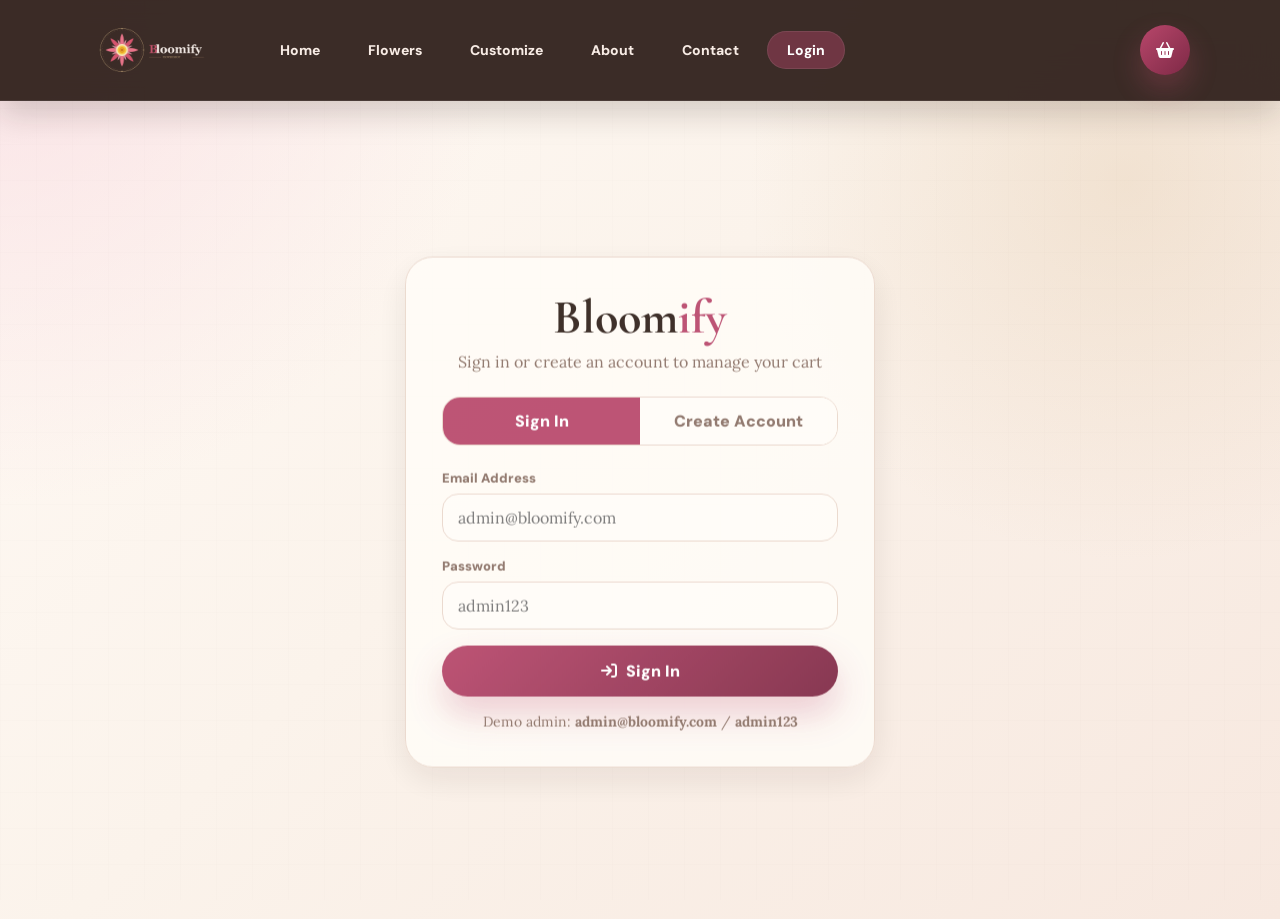
==== commit a7a2bdc6: "Merge pull request #6 from sachingunawardhana10/anuji2 Anuji2" ====
--- a/frontEnd/admin.html
+++ b/frontEnd/admin.html
@@ -1,49 +1,33 @@
 <!DOCTYPE html>
 <html lang="en">
 <head>
-  
   <meta charset="UTF-8">
   <meta name="viewport" content="width=device-width, initial-scale=1.0">
   <title>Admin Dashboard — Bloomify</title>
-
+  <link rel="stylesheet" href="https://cdnjs.cloudflare.com/ajax/libs/font-awesome/6.5.2/css/all.min.css">
   <link rel="stylesheet" href="css/admin-theme.css">
-  <link href="https://fonts.googleapis.com/css2?family=Cormorant+Garamond:wght@400;500;600;700&family=DM+Sans:wght@300;400;500;600&display=swap" rel="stylesheet">
-  <link rel="stylesheet" href="https://cdnjs.cloudflare.com/ajax/libs/font-awesome/6.5.2/css/all.min.css">
-  
-
-  <style>
-    
-    .admin-tabs{display:flex;gap:8px;padding:0 8%;margin-bottom:32px;flex-wrap:wrap;}
-    .admin-tab-btn{padding:10px 22px;border:1px solid var(--border);border-radius:30px;background:var(--bg);cursor:pointer;}
-    .admin-tab-btn.active{background:var(--primary);color:#fff;}
-    .tab-content{display:none;padding:0 8% 60px;}
-    .tab-content.active{display:block;}
-
-    .product-form{background:var(--surface);padding:24px;border-radius:12px;margin-bottom:20px;}
-    .form-row{display:grid;grid-template-columns:1fr 1fr;gap:12px;}
-    .form-row.triple{grid-template-columns:1fr 1fr 1fr;}
-    input{padding:10px;border:1px solid var(--border);border-radius:8px;width:100%;}
-    button{cursor:pointer;}
-  </style>
 </head>
-
 <body>
-
 <header class="admin-navbar">
-  <div class="logo">Bloom<span>ify</span> Admin</div>
+  <a href="index.html" class="brand-logo" aria-label="Bloomify home">
+    <img src="images/bloomify_logo.png" alt="Bloomify logo">
+  </a>
 
   <div class="admin-user">
-    <span id="admin-name-display">Admin</span>
+    <span>
+      <i class="fa-solid fa-user-shield"></i>
+      <span id="admin-name-display">Admin</span>
+    </span>
+
     <button onclick="handleLogout()">Logout</button>
   </div>
 </header>
 
 <section class="admin-hero">
   <h1>Dashboard</h1>
-  <p>Manage your flower shop in real-time</p>
+  <p>Manage flowers, stock, orders and customers from one clean panel.</p>
 </section>
 
-<!-- STATS -->
 <section class="stats-grid">
   <div class="stat-card">
     <h2 id="stat-orders">0</h2>
@@ -52,225 +36,151 @@
 
   <div class="stat-card">
     <h2 id="stat-products">0</h2>
-    <p>Products</p>
+    <p>Flowers</p>
   </div>
 
   <div class="stat-card">
-    <h2 id="stat-revenue">0</h2>
+    <h2 id="stat-customers">0</h2>
+    <p>Customers</p>
+  </div>
+
+  <div class="stat-card">
+    <h2 id="stat-revenue">$0.00</h2>
     <p>Revenue</p>
+  </div>
+
+  <div class="stat-card">
+    <h2 id="stat-messages">0</h2>
+    <p>Messages</p>
   </div>
 </section>
 
-<!-- TABS -->
 <div class="admin-tabs">
-  <button class="tab-btn active" onclick="switchTab('orders',this)">Orders</button>
-  <button class="tab-btn" onclick="switchTab('products',this)">Products</button>
-  <button class="tab-btn" onclick="switchTab('customers',this)">Customers</button>
+  <button class="tab-btn active" onclick="switchTab('orders', this)">
+    <i class="fa-solid fa-box"></i> Orders
+  </button>
+
+  <button class="tab-btn" onclick="switchTab('products', this)">
+    <i class="fa-solid fa-seedling"></i> Products
+  </button>
+
+  <button class="tab-btn" onclick="switchTab('messages', this)">
+    <i class="fa-solid fa-envelope-open-text"></i> Messages
+    <span class="tab-count" id="messages-tab-count">0</span>
+  </button>
+
+  <button class="tab-btn" onclick="switchTab('customers', this)">
+    <i class="fa-solid fa-users"></i> Customers
+  </button>
 </div>
 
-<!-- ORDERS -->
-<div id="tab-orders" class="tab-content active">
-  <table class="admin-table">
-    <tbody id="orders-body"></tbody>
-  </table>
-</div>
+<section id="tab-orders" class="tab-content active">
+  <div class="admin-table-wrap">
+    <table class="admin-table">
+      <thead>
+        <tr>
+          <th>Order</th>
+          <th>Customer</th>
+          <th>Total</th>
+          <th>Date</th>
+          <th>Status</th>
+          <th>Notes</th>
+        </tr>
+      </thead>
 
-<!-- PRODUCTS -->
-<div id="tab-products" class="tab-content">
+      <tbody id="orders-body">
+        <tr>
+          <td colspan="6" class="empty-row">Loading orders...</td>
+        </tr>
+      </tbody>
+    </table>
+  </div>
+</section>
 
-  <div class="form-box">
-    <h3>Add Flower</h3>
+<section id="tab-products" class="tab-content">
+  <div class="admin-card">
+    <h3 id="product-form-title">Add Flower</h3>
 
-    <input id="p-name" placeholder="Name">
-    <input id="p-emoji" placeholder="Emoji">
-    <input id="p-price" placeholder="Price">
-    <input id="p-tag" placeholder="Tag">
-    <input id="p-meaning" placeholder="Meaning">
+    <form class="admin-form" id="product-form">
+      <input id="p-name" placeholder="Flower name" required>
+<input id="p-emoji" placeholder="Emoji fallback" value="🌸" required>
+<input id="p-image" placeholder="Image path e.g. images/flowers/rose.jpg" required>
+<input id="p-price" type="number" step="0.01" min="0" placeholder="Price" required>
+      <input id="p-tag" placeholder="Tag e.g. Popular">
+      <input id="p-stock" type="number" min="0" value="20" placeholder="Stock" required>
 
-    <button onclick="addProduct()">Add Product</button>
+      <textarea id="p-meaning" placeholder="Meaning / description" required></textarea>
+
+      <div class="form-actions">
+        <button class="btn-primary" type="submit" id="product-submit-btn">Save Product</button>
+        <button class="btn-secondary" type="button" onclick="resetProductForm()">Clear</button>
+      </div>
+    </form>
   </div>
 
-  <table class="admin-table">
-    <tbody id="products-body"></tbody>
-  </table>
-</div>
+  <div class="admin-table-wrap">
+    <table class="admin-table">
+      <thead>
+        <tr>
+          <th>Flower</th>
+          <th>Price</th>
+          <th>Tag</th>
+          <th>Meaning</th>
+          <th>Stock</th>
+          <th>Actions</th>
+        </tr>
+      </thead>
 
-<!-- CUSTOMERS -->
-<div id="tab-customers" class="tab-content">
-  <table class="admin-table">
-    <tbody id="customers-body"></tbody>
-  </table>
-</div>
+      <tbody id="products-body">
+        <tr>
+          <td colspan="6" class="empty-row">Loading flowers...</td>
+        </tr>
+      </tbody>
+    </table>
+  </div>
+</section>
 
-<script>
-const API = "http://localhost/bloomify_FINAL/bloomify_final/api";
+<section id="tab-messages" class="tab-content">
+  <div class="admin-card messages-header-card">
+    <div>
+      <h3>Customer Messages</h3>
+      <p>Preview contact form submissions and update their status.</p>
+    </div>
 
-/* ================= AUTH ================= */
-async function checkAuth() {
-  const res = await fetch(`${API}/auth.php?action=check`, {
-    credentials: "include"
-  });
+    <button class="btn-secondary" type="button" onclick="loadMessages(false)">
+      <i class="fa-solid fa-rotate"></i> Refresh
+    </button>
+  </div>
 
-  const data = await res.json();
+  <div class="messages-grid" id="messages-grid">
+    <div class="empty-row">Loading messages...</div>
+  </div>
+</section>
 
-  if (!data.logged_in || data.user.role !== "admin") {
-    window.location.href = "login.html";
-  }
-}
+<section id="tab-customers" class="tab-content">
+  <div class="admin-table-wrap">
+    <table class="admin-table">
+      <thead>
+        <tr>
+          <th>ID</th>
+          <th>Name</th>
+          <th>Email</th>
+          <th>Role</th>
+          <th>Joined</th>
+        </tr>
+      </thead>
 
-/* ================= STATS ================= */
-async function loadStats() {
-  const res = await fetch(`${API}/admin.php?action=stats`, {
-    credentials: "include"
-  });
+      <tbody id="customers-body">
+        <tr>
+          <td colspan="5" class="empty-row">Loading customers...</td>
+        </tr>
+      </tbody>
+    </table>
+  </div>
+</section>
 
-  const data = await res.json();
-
-  document.getElementById("stat-orders").innerText = data.stats.orders;
-  document.getElementById("stat-products").innerText = data.stats.products;
-  document.getElementById("stat-revenue").innerText = data.stats.revenue;
-}
-
-/* ================= ORDERS ================= */
-async function loadOrders() {
-  const res = await fetch(`${API}/admin.php?action=orders`, {
-    credentials: "include"
-  });
-
-  const data = await res.json();
-
-  document.getElementById("orders-body").innerHTML =
-    data.orders.map(o => `
-      <tr>
-        <td>#${o.id}</td>
-        <td>${o.name}</td>
-        <td>${o.total}</td>
-        <td>${o.status}</td>
-        <td>${o.payment_method || "-"}</td>
-        <td>${renderOrderDetails(o)}</td>
-      </tr>
-    `).join("");
-}
-
-function renderOrderDetails(order) {
-  const details = [];
-
-  if (order.cod_recipient_name) details.push(`<strong>${escapeHtml(order.cod_recipient_name)}</strong>`);
-  if (order.cod_phone) details.push(escapeHtml(order.cod_phone));
-  if (order.cod_address) details.push(escapeHtml(order.cod_address));
-  if (order.cod_city) details.push(escapeHtml(order.cod_city));
-  if (order.cod_delivery_time) details.push(`Time: ${escapeHtml(order.cod_delivery_time)}`);
-  if (order.notes) details.push(`Notes: ${escapeHtml(order.notes)}`);
-
-  return details.length ? details.join("<br>") : "-";
-}
-
-function escapeHtml(value) {
-  return String(value ?? "")
-    .replaceAll("&", "&amp;")
-    .replaceAll("<", "&lt;")
-    .replaceAll(">", "&gt;")
-    .replaceAll('"', "&quot;")
-    .replaceAll("'", "&#039;");
-}
-
-/* ================= PRODUCTS ================= */
-async function loadProducts() {
-  const res = await fetch(`${API}/admin.php?action=products`, {
-    credentials: "include"
-  });
-
-  const data = await res.json();
-
-  document.getElementById("products-body").innerHTML =
-    data.products.map(p => `
-      <tr>
-        <td>${p.emoji} ${p.name}</td>
-        <td>${p.price}</td>
-      </tr>
-    `).join("");
-}
-
-/* ================= USERS ================= */
-async function loadUsers() {
-  const res = await fetch(`${API}/admin.php?action=users`, {
-    credentials: "include"
-  });
-
-  const data = await res.json();
-
-  document.getElementById("customers-body").innerHTML =
-    data.users.map(u => `
-      <tr>
-        <td>${u.name}</td>
-        <td>${u.email}</td>
-        <td>${u.role}</td>
-      </tr>
-    `).join("");
-}
-
-/* ================= ADD PRODUCT ================= */
-async function addProduct() {
-
-  const res = await fetch(`${API}/admin.php?action=add-product`, {
-    method: "POST",
-    headers: {"Content-Type":"application/json"},
-    credentials: "include",
-    body: JSON.stringify({
-      name: document.getElementById("p-name").value,
-      emoji: document.getElementById("p-emoji").value,
-      price: document.getElementById("p-price").value,
-      tag: document.getElementById("p-tag").value,
-      meaning: document.getElementById("p-meaning").value
-    })
-  });
-
-  const data = await res.json();
-
-  if (data.success) {
-    loadProducts();
-    loadStats();
-    alert("Product added");
-  } else {
-    alert(data.message);
-  }
-}
-
-/* ================= TAB SWITCH ================= */
-function switchTab(tab, btn) {
-
-  document.querySelectorAll(".tab-content")
-    .forEach(t => t.classList.remove("active"));
-
-  document.querySelectorAll(".tab-btn")
-    .forEach(b => b.classList.remove("active"));
-
-  document.getElementById("tab-" + tab).classList.add("active");
-  btn.classList.add("active");
-}
-
-/* ================= LOGOUT ================= */
-function handleLogout() {
-  fetch(`${API}/auth.php?action=logout`, {
-    credentials: "include"
-  }).then(() => {
-    window.location.href = "login.html";
-  });
-}
-
-/* ================= INIT ================= */
-(async function () {
-  await checkAuth();
-  loadStats();
-  loadOrders();
-  loadProducts();
-  loadUsers();
-
-  setInterval(() => {
-    loadStats();
-  }, 5000);
-})();
-</script>
-
+<script src="js/config.js"></script>
+<script src="js/app.js"></script>
+<script src="js/admin.js"></script>
 </body>
 </html>
--- a/frontEnd/css/admin-theme.css
+++ b/frontEnd/css/admin-theme.css
@@ -1,97 +1,129 @@
 @import url('style.css');
 
 body{
-  background:linear-gradient(135deg,#fff8f2,#fff0f5);
+  background:
+    radial-gradient(circle at top left, rgba(248,218,224,.72), transparent 30%),
+    linear-gradient(135deg,#fffaf5,#f7e8df);
 }
 
 .admin-navbar{
-  display:flex;
-  align-items:center;
-  justify-content:space-between;
-  padding:14px 7%;
-  background:rgba(43,31,27,.94);
-  border-bottom:1px solid rgba(255,255,255,.08);
   position:sticky;
   top:0;
   z-index:50;
+  display:flex;
+  align-items:center;
+  justify-content:space-between;
+  padding:16px 7%;
+  background:rgba(52,36,31,.96);
+  border-bottom:1px solid rgba(255,255,255,.08);
+  box-shadow:0 12px 30px rgba(35,20,16,.18);
 }
 
 .admin-user{
   display:flex;
   align-items:center;
   gap:14px;
-  color:#fff;
-  font-weight:800;
+  color:#fff8ef;
+  font-family:'DM Sans',sans-serif;
+  font-weight:900;
 }
 
 .admin-user button{
   border:none;
   border-radius:999px;
-  background:#fff;
-  color:var(--primary);
-  padding:9px 16px;
+  background:#fff8ef;
+  color:var(--primary-dark);
+  padding:10px 17px;
   font-weight:900;
   cursor:pointer;
 }
 
 .admin-hero{
-  padding:48px 7% 24px;
+  padding:52px 7% 28px;
 }
 
 .admin-hero h1{
   font-family:'Cormorant Garamond',serif;
-  font-size:58px;
+  font-size:70px;
+  line-height:1;
+  color:#281913;
 }
 
 .admin-hero p{
+  margin-top:8px;
   color:var(--muted);
 }
 
 .stats-grid{
   display:grid;
   grid-template-columns:repeat(5,1fr);
-  gap:16px;
-  padding:0 7% 28px;
+  gap:18px;
+  padding:0 7% 30px;
 }
 
 .stat-card{
-  background:#fff;
-  border:1px solid var(--border);
-  border-radius:22px;
-  padding:22px;
+  background:rgba(255,253,249,.9);
+  border:1px solid var(--border);
+  border-radius:24px;
+  padding:24px;
   box-shadow:var(--shadow-soft);
+  position:relative;
+  overflow:hidden;
+}
+
+.stat-card::after{
+  content:"";
+  position:absolute;
+  right:-34px;
+  bottom:-34px;
+  width:95px;
+  height:95px;
+  border-radius:50%;
+  background:rgba(184,71,107,.09);
 }
 
 .stat-card h2{
-  font-size:30px;
+  font-family:'DM Sans',sans-serif;
+  font-size:32px;
   color:var(--primary);
 }
 
 .stat-card p{
-  color:var(--muted);
-  font-weight:800;
+  margin-top:4px;
+  color:var(--muted);
+  font-family:'DM Sans',sans-serif;
+  font-weight:900;
 }
 
 .admin-tabs{
   display:flex;
-  gap:10px;
-  padding:0 7% 24px;
+  gap:11px;
   flex-wrap:wrap;
+  padding:0 7% 26px;
 }
 
 .tab-btn{
   border:1px solid var(--border);
-  background:#fff;
+  background:rgba(255,253,249,.9);
+  color:var(--text);
   border-radius:999px;
-  padding:11px 18px;
+  padding:12px 20px;
+  font-family:'DM Sans',sans-serif;
   font-weight:900;
   cursor:pointer;
+  transition:.2s ease;
+}
+
+.tab-btn:hover{
+  transform:translateY(-2px);
+  border-color:var(--primary);
 }
 
 .tab-btn.active{
-  background:var(--primary);
+  background:linear-gradient(135deg,var(--primary),var(--primary-dark));
   color:#fff;
-  border-color:var(--primary);
+  border-color:transparent;
+  box-shadow:0 14px 28px rgba(184,71,107,.26);
 }
 
 .tab-count{
@@ -115,7 +147,7 @@
 
 .tab-content{
   display:none;
-  padding:0 7% 70px;
+  padding:0 7% 78px;
 }
 
 .tab-content.active{
@@ -123,30 +155,43 @@
 }
 
 .admin-card{
-  background:#fff;
-  border:1px solid var(--border);
-  border-radius:24px;
+  background:rgba(255,253,249,.9);
+  border:1px solid var(--border);
+  border-radius:28px;
   box-shadow:var(--shadow-soft);
-  padding:22px;
-  margin-bottom:20px;
+  padding:24px;
+  margin-bottom:22px;
 }
 
 .admin-card h3{
   font-family:'Cormorant Garamond',serif;
-  font-size:32px;
-  margin-bottom:16px;
+  font-size:38px;
+  line-height:1;
+  margin-bottom:18px;
 }
 
 .admin-form{
   display:grid;
-  grid-template-columns:1fr 90px 110px 1fr 120px;
-  gap:12px;
+  grid-template-columns:1fr 90px 1.3fr 120px 1fr 120px;
+  gap:13px;
   align-items:start;
 }
 
+.admin-form input,
+.admin-form textarea,
+.admin-form select,
+.admin-table select{
+  width:100%;
+  border:1px solid var(--border);
+  background:#fffdf9;
+  border-radius:15px;
+  padding:12px 14px;
+  color:var(--text);
+}
+
 .admin-form textarea{
-  grid-column:1 / span 3;
-  min-height:70px;
+  grid-column:1 / span 4;
+  min-height:76px;
   resize:vertical;
 }
 
@@ -157,30 +202,31 @@
 
 .admin-table-wrap{
   overflow:auto;
-  background:#fff;
-  border:1px solid var(--border);
-  border-radius:24px;
+  background:rgba(255,253,249,.9);
+  border:1px solid var(--border);
+  border-radius:28px;
   box-shadow:var(--shadow-soft);
 }
 
 .admin-table{
   width:100%;
-  min-width:760px;
+  min-width:840px;
   border-collapse:collapse;
 }
 
 .admin-table th{
   text-align:left;
-  color:var(--muted);
+  padding:15px;
+  border-bottom:1px solid var(--border);
+  color:var(--muted);
+  font-family:'DM Sans',sans-serif;
   font-size:12px;
   text-transform:uppercase;
-  letter-spacing:.5px;
-  padding:14px;
-  border-bottom:1px solid var(--border);
+  letter-spacing:1px;
 }
 
 .admin-table td{
-  padding:14px;
+  padding:15px;
   border-bottom:1px solid var(--border);
   vertical-align:middle;
 }
@@ -189,16 +235,37 @@
   color:var(--muted);
 }
 
+.admin-product-box{
+  display:flex;
+  align-items:center;
+  gap:13px;
+}
+
+.admin-product-thumb{
+  width:60px;
+  height:60px;
+  border-radius:18px;
+  object-fit:cover;
+  border:1px solid var(--border);
+  background:#fff1f5;
+}
+
+.admin-product-box small{
+  color:var(--muted);
+  font-size:11px;
+}
+
 .product-name span{
   font-size:28px;
 }
 
 .small-btn{
   border:none;
-  border-radius:10px;
-  background:#fff1f5;
-  color:var(--primary);
-  padding:8px 11px;
+  border-radius:12px;
+  background:var(--rose-soft);
+  color:var(--primary-dark);
+  padding:8px 12px;
+  font-family:'DM Sans',sans-serif;
   font-weight:900;
   cursor:pointer;
   margin-right:6px;
@@ -214,83 +281,25 @@
 }
 
 .small-btn.danger{
-  background:#ffe7e7;
-  color:#a93131;
+  background:#f9d6d6;
+  color:#9b2f2f;
 }
 
 .empty-row{
   text-align:center;
   color:var(--muted);
-  padding:35px!important;
+  padding:38px!important;
 }
 
 .role-pill{
   display:inline-flex;
   border-radius:999px;
-  background:#fff1f5;
-  color:var(--primary);
-  padding:5px 10px;
+  background:var(--rose-soft);
+  color:var(--primary-dark);
+  padding:6px 11px;
+  font-family:'DM Sans',sans-serif;
   font-size:12px;
   font-weight:900;
-}
-
-@media(max-width:1000px){
-  .stats-grid{
-    grid-template-columns:repeat(2,1fr);
-  }
-
-  .admin-form{
-    grid-template-columns:1fr 1fr;
-  }
-
-  .admin-form textarea{
-    grid-column:1 / -1;
-  }
-
-  .form-actions{
-    grid-column:1 / -1;
-  }
-}
-
-@media(max-width:560px){
-  .stats-grid{
-    grid-template-columns:1fr;
-  }
-
-  .admin-hero h1{
-    font-size:42px;
-  }
-
-  .admin-navbar{
-    padding:12px 5%;
-  }
-
-  .tab-content,
-  .admin-tabs,
-  .stats-grid,
-  .admin-hero{
-    padding-left:5%;
-    padding-right:5%;
-  }
-}
-.admin-product-box{
-  display:flex;
-  align-items:center;
-  gap:12px;
-}
-
-.admin-product-thumb{
-  width:58px;
-  height:58px;
-  border-radius:16px;
-  object-fit:cover;
-  border:1px solid var(--border);
-  background:#fff1f5;
-}
-
-.admin-product-box small{
-  color:var(--muted);
-  font-size:11px;
 }
 
 .messages-header-card{
@@ -380,3 +389,40 @@
   flex-wrap:wrap;
   gap:8px;
 }
+
+@media(max-width:1180px){
+  .stats-grid{
+    grid-template-columns:repeat(2,1fr);
+  }
+
+  .admin-form{
+    grid-template-columns:1fr 1fr;
+  }
+
+  .admin-form textarea,
+  .form-actions{
+    grid-column:1 / -1;
+  }
+}
+
+@media(max-width:620px){
+  .admin-navbar{
+    padding:12px 5%;
+  }
+
+  .admin-hero,
+  .stats-grid,
+  .admin-tabs,
+  .tab-content{
+    padding-left:5%;
+    padding-right:5%;
+  }
+
+  .stats-grid{
+    grid-template-columns:1fr;
+  }
+
+  .admin-hero h1{
+    font-size:46px;
+  }
+}
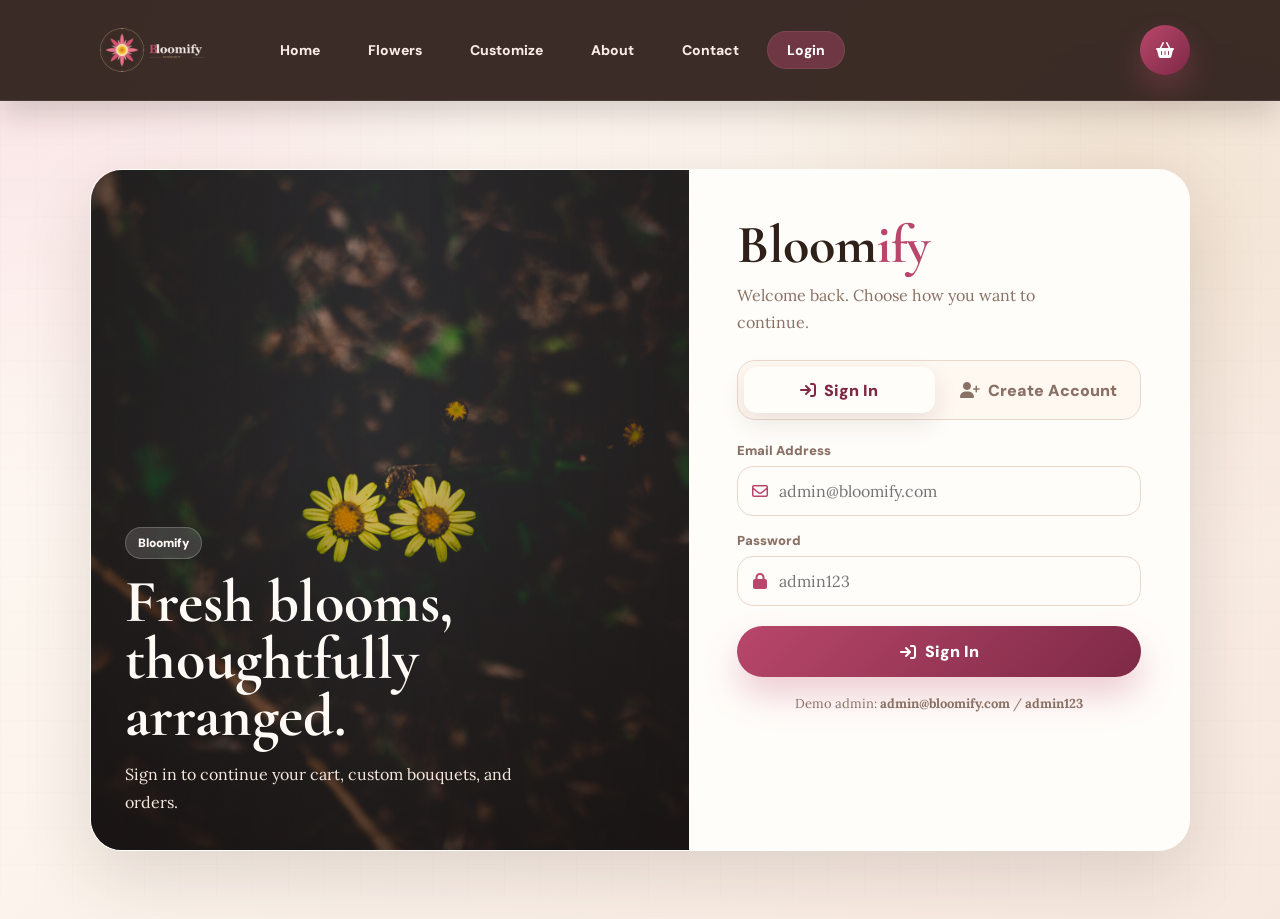
==== commit 8f86d2b6: "Clean version" ====
--- a/frontEnd/admin.html
+++ b/frontEnd/admin.html
@@ -166,13 +166,15 @@
           <th>Name</th>
           <th>Email</th>
           <th>Role</th>
+          <th>Status</th>
           <th>Joined</th>
+          <th>Actions</th>
         </tr>
       </thead>
 
       <tbody id="customers-body">
         <tr>
-          <td colspan="5" class="empty-row">Loading customers...</td>
+          <td colspan="7" class="empty-row">Loading customers...</td>
         </tr>
       </tbody>
     </table>
